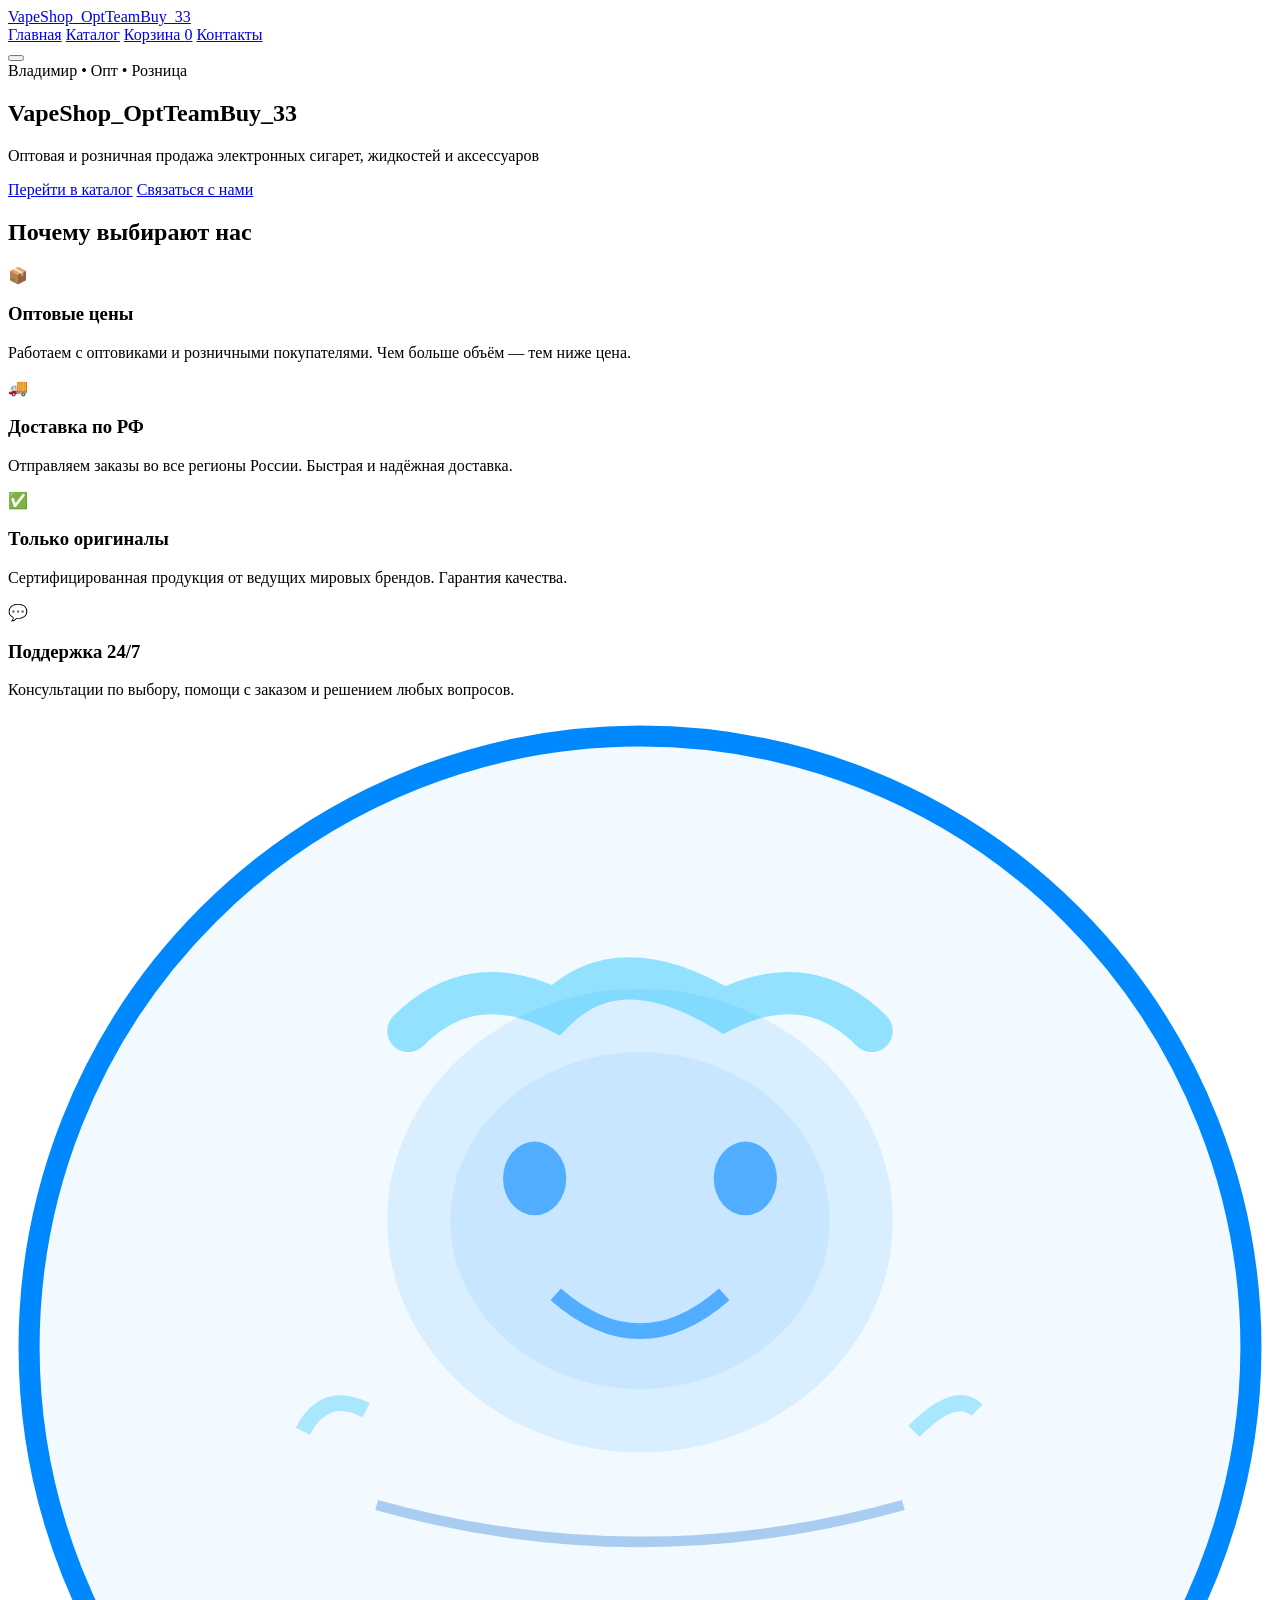
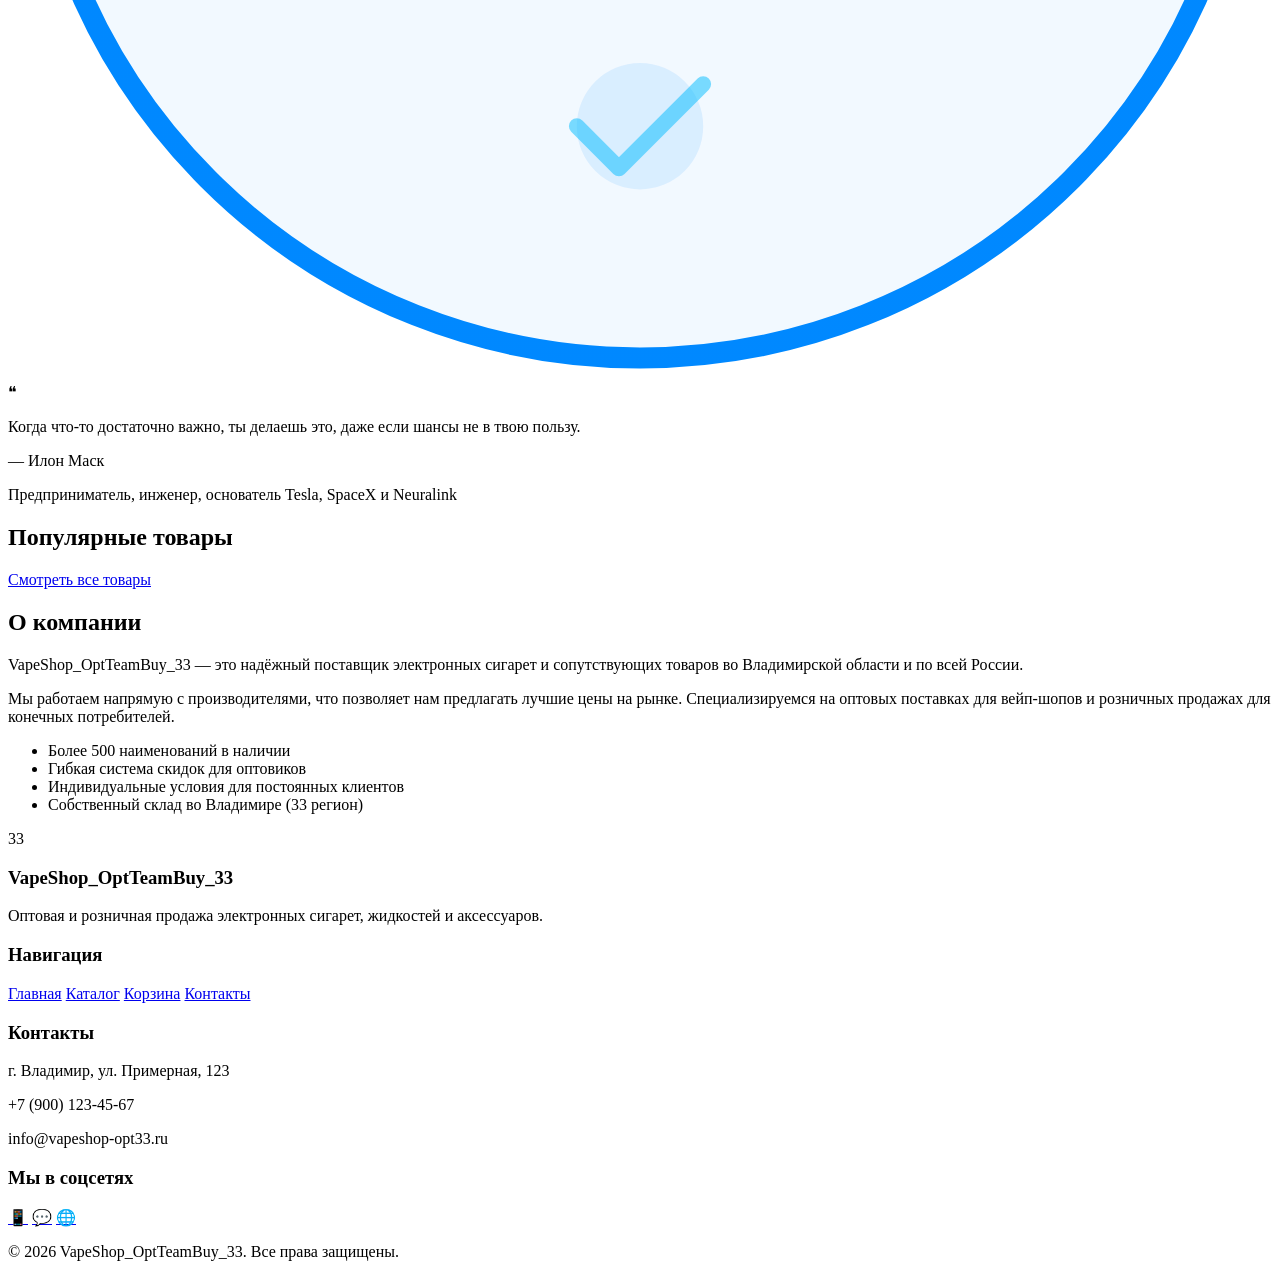
==== index.html @ 6e7a238d "Add index.html" ====
<!DOCTYPE html>
<html lang="ru">
<head>
  <meta charset="UTF-8">
  <meta name="viewport" content="width=device-width, initial-scale=1.0">
  <title>VapeShop_OptTeamBuy_33 - Оптовый магазин электронных сигарет</title>
  <link rel="stylesheet" href="css/style.css">
  <link rel="icon" type="image/svg+xml" href="data:image/svg+xml,<svg xmlns='http://www.w3.org/2000/svg' viewBox='0 0 100 100'><text y='.9em' font-size='90'>💨</text></svg>">
</head>
<body>
  <div class="smoke-overlay">
    <div class="smoke-particle"></div>
    <div class="smoke-particle"></div>
    <div class="smoke-particle"></div>
    <div class="smoke-particle"></div>
  </div>
  <header class="header">
    <div class="container">
      <div class="header__inner">
        <a href="index.html" class="logo">VapeShop<span>_OptTeamBuy_33</span></a>
        <nav class="nav" id="nav">
          <a href="index.html" class="nav__link nav__link--active">Главная</a>
          <a href="catalog.html" class="nav__link">Каталог</a>
          <a href="cart.html" class="nav__link">Корзина <span class="cart-count" id="cartCount">0</span></a>
          <a href="contacts.html" class="nav__link">Контакты</a>
        </nav>
        <button class="burger" id="burger" aria-label="Меню">
          <span></span><span></span><span></span>
        </button>
      </div>
    </div>
  </header>

  <section class="hero">
    <div class="hero__scanline"></div>
    <div class="hero__corner hero__corner--tl"></div>
    <div class="hero__corner hero__corner--tr"></div>
    <div class="hero__corner hero__corner--bl"></div>
    <div class="hero__corner hero__corner--br"></div>
    <div class="container">
      <div class="hero__content">
        <div class="hero__badge">
          <span class="hero__badge-dot"></span>
          Владимир • Опт • Розница
        </div>
        <h1 class="hero__title">VapeShop_OptTeamBuy_33</h1>
        <p class="hero__subtitle">Оптовая и розничная продажа электронных сигарет, жидкостей и аксессуаров</p>
        <div class="hero__actions">
          <a href="catalog.html" class="btn btn--primary">Перейти в каталог</a>
          <a href="contacts.html" class="btn btn--outline">Связаться с нами</a>
        </div>
      </div>
    </div>
  </section>

  <section class="section featured">
    <div class="container">
      <h2 class="section__title">Почему выбирают нас</h2>
      <div class="features">
        <div class="feature-card">
          <div class="feature-card__icon">📦</div>
          <h3 class="feature-card__title">Оптовые цены</h3>
          <p class="feature-card__text">Работаем с оптовиками и розничными покупателями. Чем больше объём — тем ниже цена.</p>
        </div>
        <div class="feature-card">
          <div class="feature-card__icon">🚚</div>
          <h3 class="feature-card__title">Доставка по РФ</h3>
          <p class="feature-card__text">Отправляем заказы во все регионы России. Быстрая и надёжная доставка.</p>
        </div>
        <div class="feature-card">
          <div class="feature-card__icon">✅</div>
          <h3 class="feature-card__title">Только оригиналы</h3>
          <p class="feature-card__text">Сертифицированная продукция от ведущих мировых брендов. Гарантия качества.</p>
        </div>
        <div class="feature-card">
          <div class="feature-card__icon">💬</div>
          <h3 class="feature-card__title">Поддержка 24/7</h3>
          <p class="feature-card__text">Консультации по выбору, помощи с заказом и решением любых вопросов.</p>
        </div>
      </div>
    </div>
  </section>

  <section class="section elon-section">
    <div class="container">
      <div class="elon__inner">
        <div class="elon__avatar">
          <svg viewBox="0 0 120 120" fill="none" xmlns="http://www.w3.org/2000/svg" class="elon__svg">
            <circle cx="60" cy="60" r="58" stroke="url(#elonGrad)" stroke-width="2" fill="rgba(0,136,255,0.05)"/>
            <defs>
              <linearGradient id="elonGrad" x1="0" y1="0" x2="120" y2="120">
                <stop offset="0%" stop-color="#0088ff"/>
                <stop offset="100%" stop-color="#00bbff"/>
              </linearGradient>
            </defs>
            <ellipse cx="60" cy="48" rx="24" ry="22" fill="rgba(0,136,255,0.1)"/>
            <ellipse cx="60" cy="48" rx="18" ry="16" fill="rgba(0,136,255,0.08)"/>
            <ellipse cx="50" cy="44" rx="3" ry="3.5" fill="#0088ff" opacity="0.6"/>
            <ellipse cx="70" cy="44" rx="3" ry="3.5" fill="#0088ff" opacity="0.6"/>
            <path d="M52 55 Q60 62 68 55" stroke="#0088ff" stroke-width="1.5" fill="none" opacity="0.6"/>
            <path d="M38 30 Q44 24 52 28 Q58 22 68 28 Q76 24 82 30" stroke="#00bbff" stroke-width="4" fill="none" stroke-linecap="round" opacity="0.4"/>
            <path d="M28 68 Q30 64 34 66" stroke="#00bbff" stroke-width="1.5" fill="none" opacity="0.3"/>
            <path d="M86 68 Q90 64 92 66" stroke="#00bbff" stroke-width="1.5" fill="none" opacity="0.3"/>
            <path d="M35 75 Q60 82 85 75" stroke="#0066cc" stroke-width="1" fill="none" opacity="0.3"/>
            <circle cx="60" cy="96" r="6" fill="rgba(0,136,255,0.1)"/>
            <path d="M54 96 L58 100 L66 92" stroke="#00bbff" stroke-width="1.5" fill="none" stroke-linecap="round" stroke-linejoin="round" opacity="0.5"/>
          </svg>
        </div>
        <div class="elon__quote">
          <div class="elon__quote-icon">❝</div>
          <p class="elon__quote-text">Когда что-то достаточно важно, ты делаешь это, даже если шансы не в твою пользу.</p>
          <p class="elon__quote-author">— Илон Маск</p>
          <p class="elon__quote-sub">Предприниматель, инженер, основатель Tesla, SpaceX и Neuralink</p>
        </div>
      </div>
    </div>
  </section>

  <section class="section catalog-preview">
    <div class="container">
      <h2 class="section__title">Популярные товары</h2>
      <div class="products" id="featuredProducts">
      </div>
      <div class="section__actions">
        <a href="catalog.html" class="btn btn--primary">Смотреть все товары</a>
      </div>
    </div>
  </section>

  <section class="about">
    <div class="container">
      <div class="about__inner">
        <div class="about__content">
          <h2 class="section__title">О компании</h2>
          <p>VapeShop_OptTeamBuy_33 — это надёжный поставщик электронных сигарет и сопутствующих товаров во Владимирской области и по всей России.</p>
          <p>Мы работаем напрямую с производителями, что позволяет нам предлагать лучшие цены на рынке. Специализируемся на оптовых поставках для вейп-шопов и розничных продажах для конечных потребителей.</p>
          <ul class="about__list">
            <li>Более 500 наименований в наличии</li>
            <li>Гибкая система скидок для оптовиков</li>
            <li>Индивидуальные условия для постоянных клиентов</li>
            <li>Собственный склад во Владимире (33 регион)</li>
          </ul>
        </div>
        <div class="about__image">
          <div class="about__image-placeholder">33</div>
        </div>
      </div>
    </div>
  </section>

  <footer class="footer">
    <div class="container">
      <div class="footer__inner">
        <div class="footer__col">
          <h3 class="footer__title">VapeShop_OptTeamBuy_33</h3>
          <p class="footer__text">Оптовая и розничная продажа электронных сигарет, жидкостей и аксессуаров.</p>
        </div>
        <div class="footer__col">
          <h3 class="footer__title">Навигация</h3>
          <a href="index.html" class="footer__link">Главная</a>
          <a href="catalog.html" class="footer__link">Каталог</a>
          <a href="cart.html" class="footer__link">Корзина</a>
          <a href="contacts.html" class="footer__link">Контакты</a>
        </div>
        <div class="footer__col">
          <h3 class="footer__title">Контакты</h3>
          <p class="footer__text">г. Владимир, ул. Примерная, 123</p>
          <p class="footer__text">+7 (900) 123-45-67</p>
          <p class="footer__text">info@vapeshop-opt33.ru</p>
        </div>
        <div class="footer__col">
          <h3 class="footer__title">Мы в соцсетях</h3>
          <div class="social-links">
            <a href="#" class="social-link" aria-label="Telegram">📱</a>
            <a href="#" class="social-link" aria-label="WhatsApp">💬</a>
            <a href="#" class="social-link" aria-label="VK">🌐</a>
          </div>
        </div>
      </div>
      <div class="footer__bottom">
        <p>&copy; 2026 VapeShop_OptTeamBuy_33. Все права защищены.</p>
      </div>
    </div>
  </footer>

  <script src="js/telegram.js"></script>
  <script src="js/products.js"></script>
  <script src="js/cart.js"></script>
  <script src="js/main.js"></script>
</body>
</html>
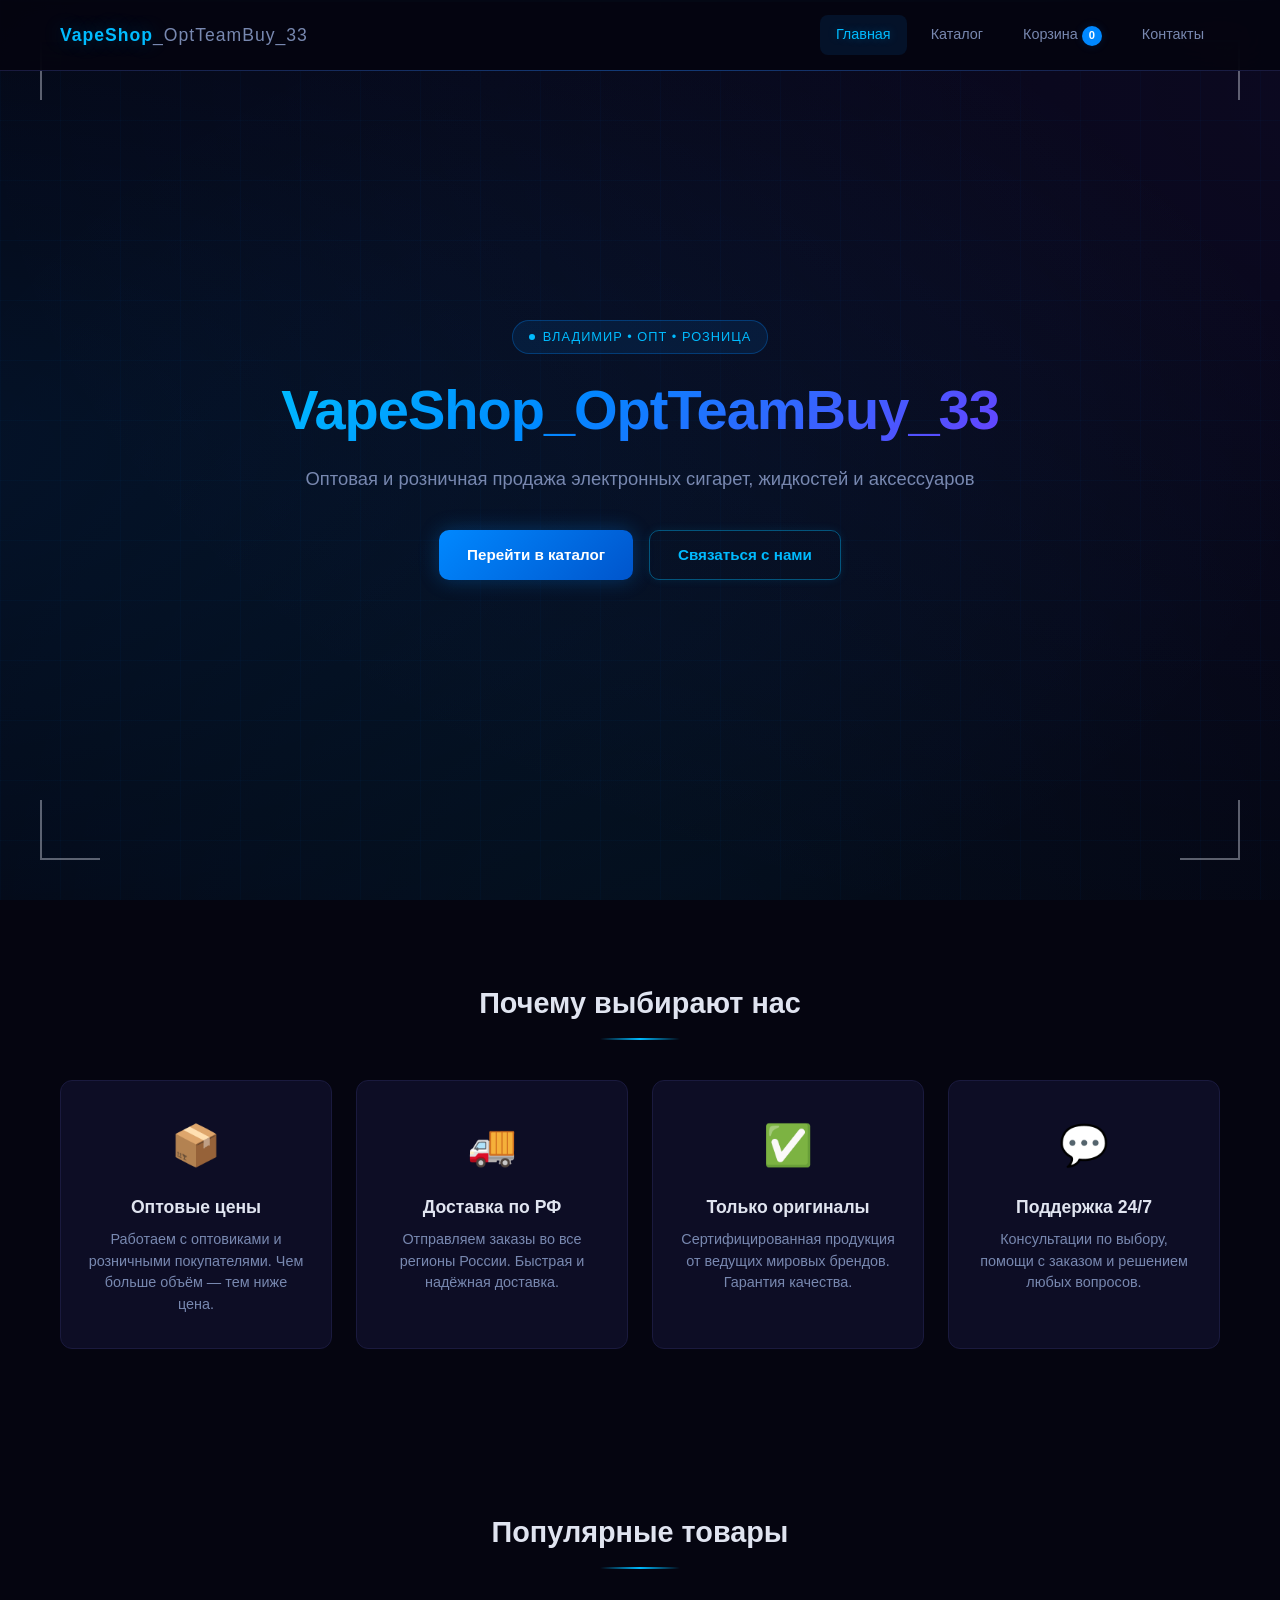
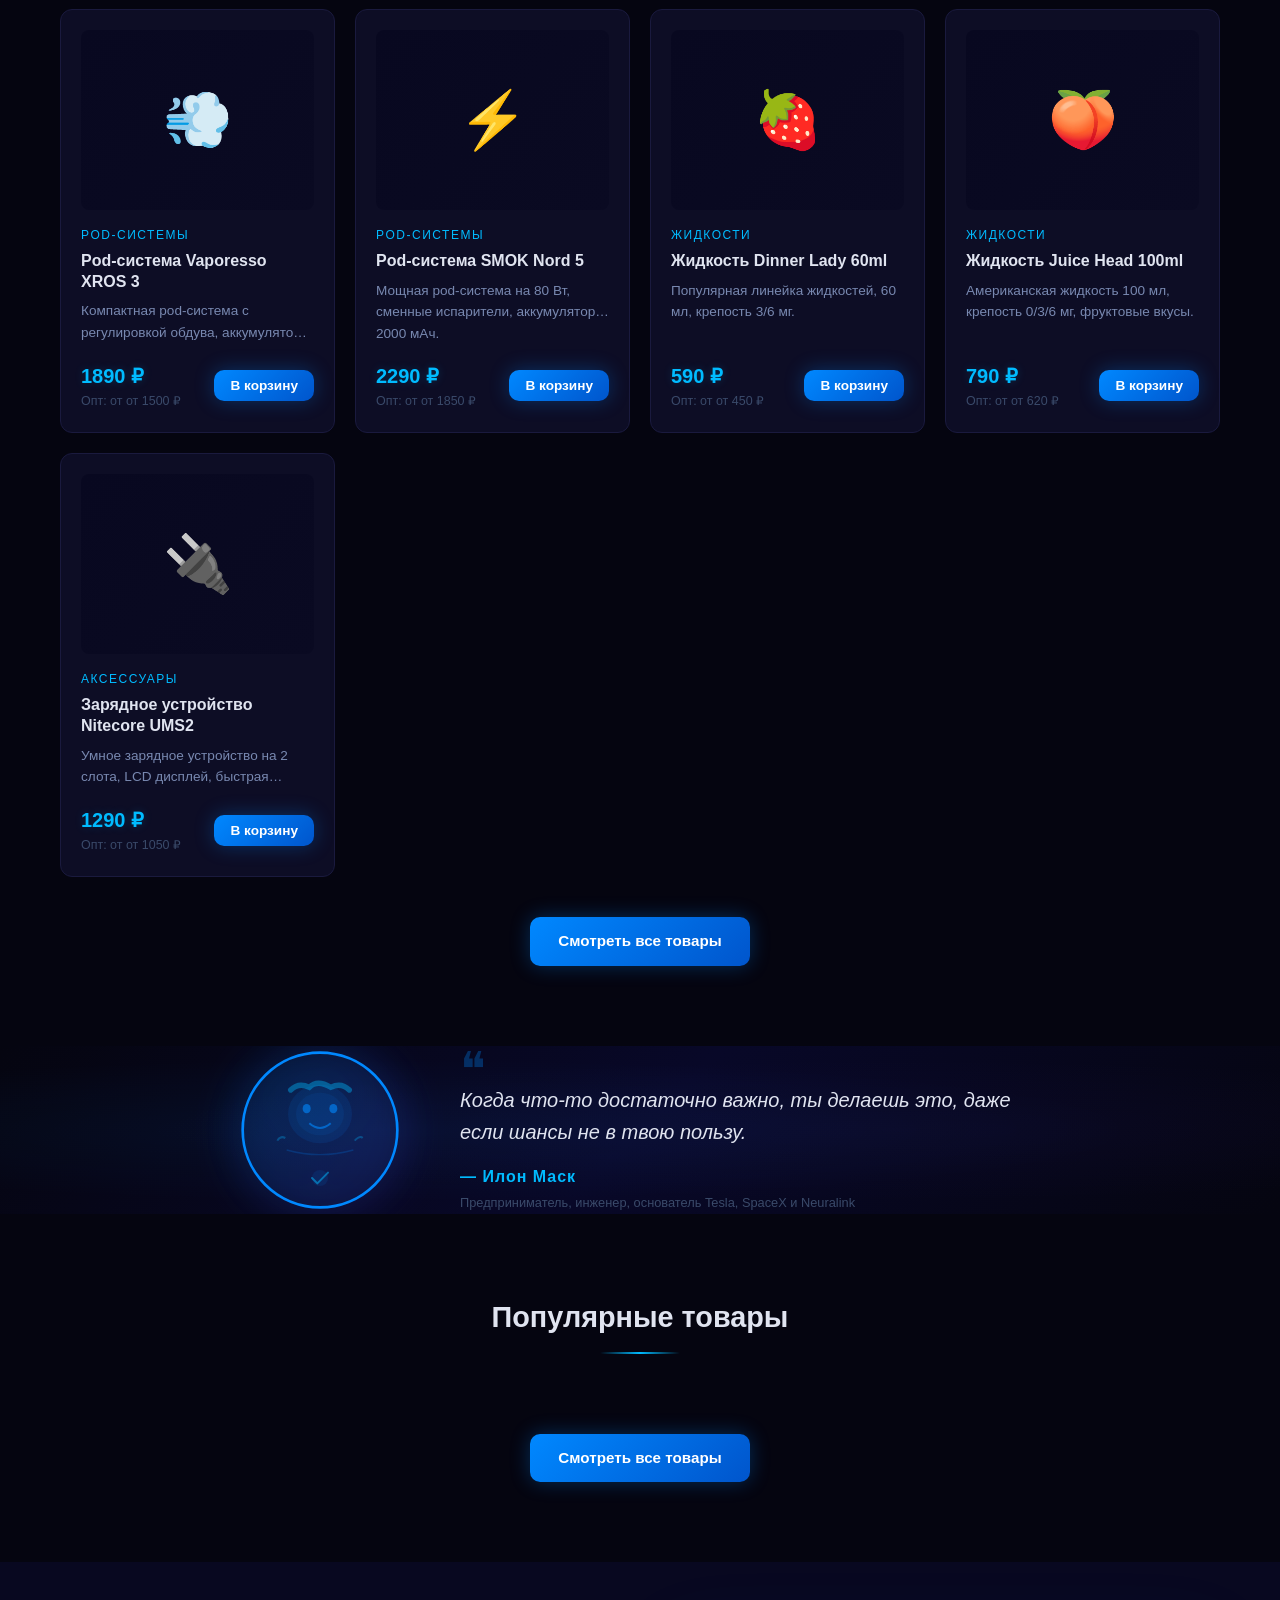
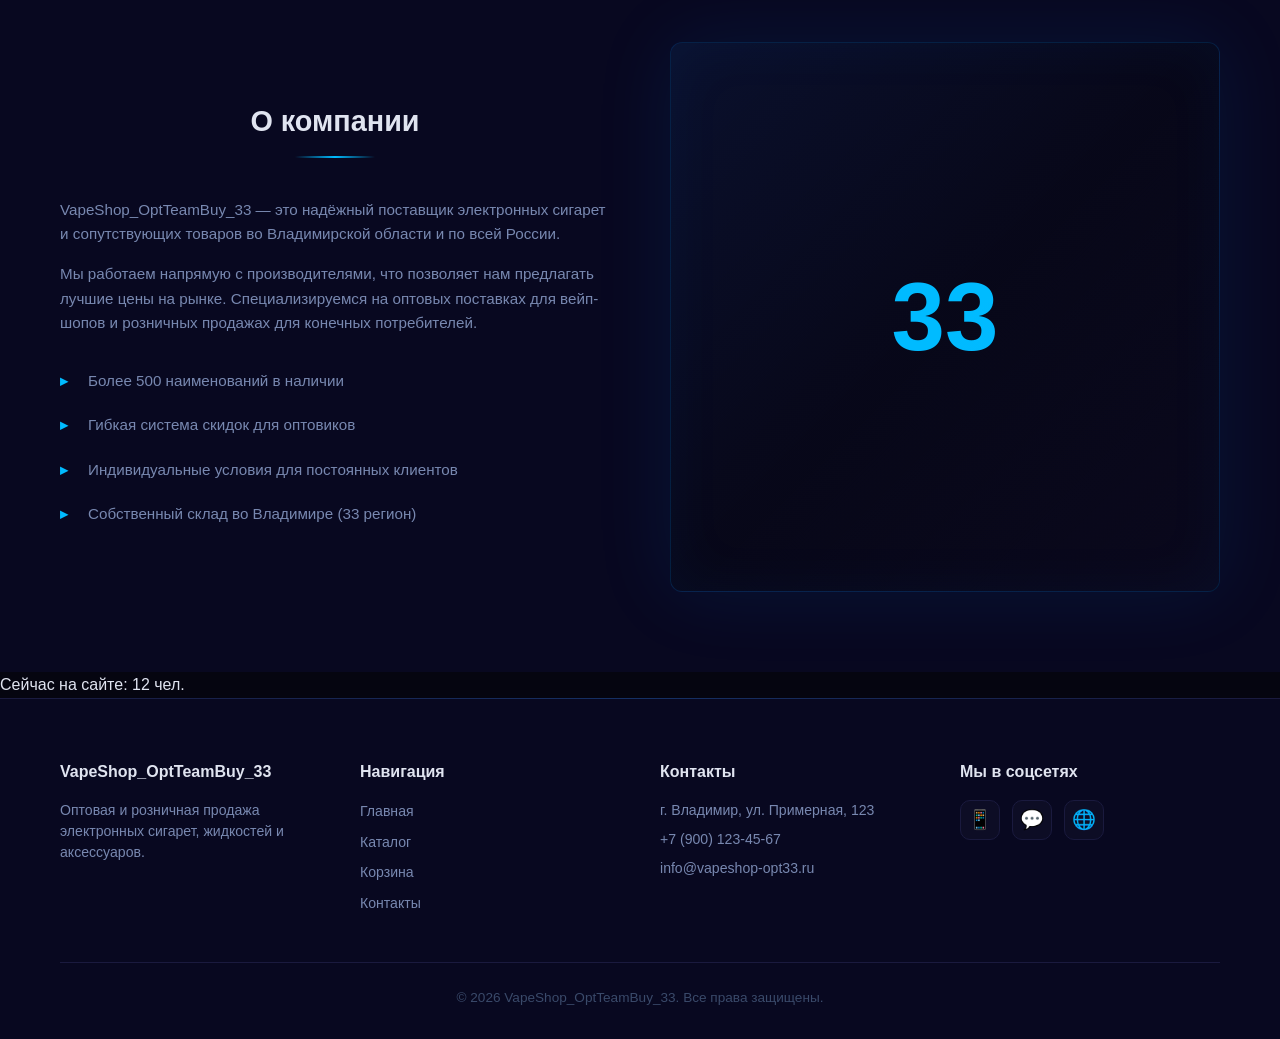
==== commit b76d1952: "Update index.html" ====
--- a/index.html
+++ b/index.html
@@ -55,24 +55,24 @@
 
   <section class="section featured">
     <div class="container">
-      <h2 class="section__title">Почему выбирают нас</h2>
+      <h2 class="section__title reveal">Почему выбирают нас</h2>
       <div class="features">
-        <div class="feature-card">
+        <div class="feature-card reveal" style="transition-delay:0.1s">
           <div class="feature-card__icon">📦</div>
           <h3 class="feature-card__title">Оптовые цены</h3>
           <p class="feature-card__text">Работаем с оптовиками и розничными покупателями. Чем больше объём — тем ниже цена.</p>
         </div>
-        <div class="feature-card">
+        <div class="feature-card reveal" style="transition-delay:0.2s">
           <div class="feature-card__icon">🚚</div>
           <h3 class="feature-card__title">Доставка по РФ</h3>
           <p class="feature-card__text">Отправляем заказы во все регионы России. Быстрая и надёжная доставка.</p>
         </div>
-        <div class="feature-card">
+        <div class="feature-card reveal" style="transition-delay:0.3s">
           <div class="feature-card__icon">✅</div>
           <h3 class="feature-card__title">Только оригиналы</h3>
           <p class="feature-card__text">Сертифицированная продукция от ведущих мировых брендов. Гарантия качества.</p>
         </div>
-        <div class="feature-card">
+        <div class="feature-card reveal" style="transition-delay:0.4s">
           <div class="feature-card__icon">💬</div>
           <h3 class="feature-card__title">Поддержка 24/7</h3>
           <p class="feature-card__text">Консультации по выбору, помощи с заказом и решением любых вопросов.</p>
@@ -81,10 +81,21 @@
     </div>
   </section>
 
-  <section class="section elon-section">
+  <section class="section catalog-preview">
+    <div class="container">
+      <h2 class="section__title reveal">Популярные товары</h2>
+      <div class="products" id="featuredProducts">
+      </div>
+      <div class="section__actions">
+        <a href="catalog.html" class="btn btn--primary reveal">Смотреть все товары</a>
+      </div>
+    </div>
+  </section>
+
+  <section class="elon-section reveal">
     <div class="container">
       <div class="elon__inner">
-        <div class="elon__avatar">
+        <div class="elon__avatar reveal" style="transition-delay:0.2s">
           <svg viewBox="0 0 120 120" fill="none" xmlns="http://www.w3.org/2000/svg" class="elon__svg">
             <circle cx="60" cy="60" r="58" stroke="url(#elonGrad)" stroke-width="2" fill="rgba(0,136,255,0.05)"/>
             <defs>
@@ -130,7 +141,7 @@
   <section class="about">
     <div class="container">
       <div class="about__inner">
-        <div class="about__content">
+        <div class="about__content reveal reveal--left">
           <h2 class="section__title">О компании</h2>
           <p>VapeShop_OptTeamBuy_33 — это надёжный поставщик электронных сигарет и сопутствующих товаров во Владимирской области и по всей России.</p>
           <p>Мы работаем напрямую с производителями, что позволяет нам предлагать лучшие цены на рынке. Специализируемся на оптовых поставках для вейп-шопов и розничных продажах для конечных потребителей.</p>
@@ -141,12 +152,17 @@
             <li>Собственный склад во Владимире (33 регион)</li>
           </ul>
         </div>
-        <div class="about__image">
+        <div class="about__image reveal reveal--right" style="transition-delay:0.2s">
           <div class="about__image-placeholder">33</div>
         </div>
       </div>
     </div>
   </section>
+
+  <div class="visitor-counter" id="visitorCounter">
+    <span class="visitor-counter__dot"></span>
+    <span>Сейчас на сайте: <span class="visitor-counter__number" id="visitorCount">12</span> чел.</span>
+  </div>
 
   <footer class="footer">
     <div class="container">
@@ -186,6 +202,7 @@
   <script src="js/telegram.js"></script>
   <script src="js/products.js"></script>
   <script src="js/cart.js"></script>
+  <script src="js/catalog.js"></script>
   <script src="js/main.js"></script>
 </body>
 </html>
--- a/css/style.css
+++ b/css/style.css
@@ -0,0 +1,1359 @@
+@import url('https://fonts.googleapis.com/css2?family=Inter:wght@400;500;600;700;800;900&display=swap');
+
+*,
+*::before,
+*::after {
+  margin: 0;
+  padding: 0;
+  box-sizing: border-box;
+}
+
+:root {
+  --bg-primary: #050510;
+  --bg-secondary: #080820;
+  --bg-card: #0d0d25;
+  --bg-card-hover: #12122e;
+  --text-primary: #e0e4f0;
+  --text-secondary: #7888b0;
+  --text-muted: #3a4a6a;
+  --accent: #0088ff;
+  --accent-hover: #33aaff;
+  --accent-glow: rgba(0, 136, 255, 0.15);
+  --accent-neon: #00bbff;
+  --accent-purple: #6644ff;
+  --border: #1a1a3e;
+  --border-glow: rgba(0, 136, 255, 0.3);
+  --danger: #ff3355;
+  --radius: 12px;
+  --shadow: 0 8px 40px rgba(0, 0, 0, 0.5);
+}
+
+html {
+  scroll-behavior: smooth;
+}
+
+body {
+  font-family: 'Inter', -apple-system, BlinkMacSystemFont, 'Segoe UI', Roboto, sans-serif;
+  background: var(--bg-primary);
+  color: var(--text-primary);
+  line-height: 1.6;
+  min-height: 100vh;
+}
+
+body::before {
+  content: '';
+  position: fixed;
+  inset: 0;
+  background-image:
+    linear-gradient(rgba(0, 136, 255, 0.03) 1px, transparent 1px),
+    linear-gradient(90deg, rgba(0, 136, 255, 0.03) 1px, transparent 1px);
+  background-size: 60px 60px;
+  pointer-events: none;
+  z-index: 0;
+}
+
+a { text-decoration: none; color: inherit; }
+img { max-width: 100%; display: block; }
+
+.container {
+  max-width: 1200px;
+  margin: 0 auto;
+  padding: 0 20px;
+  position: relative;
+  z-index: 1;
+}
+
+/* Smoke / Fog */
+.smoke-overlay {
+  position: fixed;
+  inset: 0;
+  pointer-events: none;
+  z-index: 0;
+  overflow: hidden;
+}
+
+.smoke-particle {
+  position: absolute;
+  bottom: -200px;
+  width: 400px;
+  height: 400px;
+  border-radius: 50%;
+  filter: blur(80px);
+  opacity: 0;
+  animation: smokeRise 12s ease-in-out infinite;
+}
+
+.smoke-particle:nth-child(1) {
+  left: 5%;
+  background: radial-gradient(circle, rgba(0, 136, 255, 0.08), transparent);
+  animation-delay: 0s;
+  animation-duration: 14s;
+}
+
+.smoke-particle:nth-child(2) {
+  left: 30%;
+  background: radial-gradient(circle, rgba(102, 68, 255, 0.06), transparent);
+  animation-delay: 3s;
+  animation-duration: 16s;
+  width: 500px;
+  height: 500px;
+}
+
+.smoke-particle:nth-child(3) {
+  left: 55%;
+  background: radial-gradient(circle, rgba(0, 187, 255, 0.07), transparent);
+  animation-delay: 6s;
+  animation-duration: 13s;
+  width: 350px;
+  height: 350px;
+}
+
+.smoke-particle:nth-child(4) {
+  left: 80%;
+  background: radial-gradient(circle, rgba(0, 136, 255, 0.05), transparent);
+  animation-delay: 9s;
+  animation-duration: 15s;
+  width: 450px;
+  height: 450px;
+}
+
+@keyframes smokeRise {
+  0% { transform: translateY(0) scale(0.8); opacity: 0; }
+  20% { opacity: 1; }
+  80% { opacity: 0.6; }
+  100% { transform: translateY(-120vh) scale(1.2); opacity: 0; }
+}
+
+/* Header */
+.header {
+  position: fixed;
+  top: 0;
+  left: 0;
+  right: 0;
+  z-index: 1000;
+  background: rgba(5, 5, 16, 0.92);
+  backdrop-filter: blur(20px);
+  border-bottom: 1px solid var(--border);
+}
+
+.header::after {
+  content: '';
+  position: absolute;
+  bottom: -1px;
+  left: 0;
+  right: 0;
+  height: 1px;
+  background: linear-gradient(90deg, transparent, var(--accent), transparent);
+  opacity: 0.3;
+}
+
+.header__inner {
+  display: flex;
+  align-items: center;
+  justify-content: space-between;
+  height: 70px;
+}
+
+.logo {
+  font-size: 1.1rem;
+  font-weight: 800;
+  color: var(--accent-neon);
+  letter-spacing: 1px;
+  text-shadow: 0 0 20px rgba(0, 187, 255, 0.3);
+}
+
+.logo span {
+  color: var(--text-secondary);
+  font-weight: 400;
+  text-shadow: none;
+}
+
+.nav { display: flex; gap: 8px; }
+
+.nav__link {
+  padding: 8px 16px;
+  border-radius: 8px;
+  color: var(--text-secondary);
+  font-size: 0.9rem;
+  transition: all 0.3s;
+  position: relative;
+}
+
+.nav__link:hover {
+  color: var(--text-primary);
+  background: rgba(0, 136, 255, 0.08);
+  text-shadow: 0 0 10px rgba(0, 187, 255, 0.2);
+}
+
+.nav__link--active {
+  color: var(--accent-neon);
+  background: rgba(0, 136, 255, 0.1);
+  text-shadow: 0 0 10px rgba(0, 187, 255, 0.3);
+}
+
+.cart-count {
+  display: inline-flex;
+  align-items: center;
+  justify-content: center;
+  min-width: 20px;
+  height: 20px;
+  padding: 0 6px;
+  background: var(--accent);
+  color: white;
+  border-radius: 10px;
+  font-size: 0.7rem;
+  font-weight: 700;
+  vertical-align: middle;
+  box-shadow: 0 0 10px var(--accent-glow);
+}
+
+.burger {
+  display: none;
+  flex-direction: column;
+  gap: 5px;
+  background: none;
+  border: none;
+  cursor: pointer;
+  padding: 8px;
+}
+
+.burger span {
+  display: block;
+  width: 24px;
+  height: 2px;
+  background: var(--text-primary);
+  border-radius: 2px;
+  transition: all 0.3s;
+}
+
+/* Buttons */
+.btn {
+  display: inline-flex;
+  align-items: center;
+  justify-content: center;
+  gap: 8px;
+  padding: 12px 28px;
+  border-radius: 10px;
+  font-size: 0.95rem;
+  font-weight: 600;
+  cursor: pointer;
+  transition: all 0.3s;
+  border: none;
+  text-decoration: none;
+  position: relative;
+  overflow: hidden;
+}
+
+.btn--primary {
+  background: linear-gradient(135deg, var(--accent), #0055cc);
+  color: white;
+  box-shadow: 0 0 20px rgba(0, 136, 255, 0.3);
+}
+
+.btn--primary:hover {
+  background: linear-gradient(135deg, var(--accent-hover), #0066dd);
+  box-shadow: 0 0 40px rgba(0, 136, 255, 0.5);
+  transform: translateY(-2px);
+}
+
+.btn--outline {
+  background: transparent;
+  color: var(--accent-neon);
+  border: 1px solid rgba(0, 187, 255, 0.4);
+  box-shadow: 0 0 10px rgba(0, 187, 255, 0.1);
+}
+
+.btn--outline:hover {
+  background: rgba(0, 136, 255, 0.1);
+  border-color: var(--accent-neon);
+  box-shadow: 0 0 30px rgba(0, 187, 255, 0.2);
+  transform: translateY(-2px);
+}
+
+.btn--full { width: 100%; }
+.btn--small { padding: 8px 16px; font-size: 0.85rem; }
+
+/* Hero */
+.hero {
+  min-height: 100vh;
+  display: flex;
+  align-items: center;
+  position: relative;
+  overflow: hidden;
+}
+
+.hero::before {
+  content: '';
+  position: absolute;
+  top: -50%;
+  left: -50%;
+  width: 200%;
+  height: 200%;
+  background:
+    radial-gradient(ellipse at 20% 50%, rgba(0, 136, 255, 0.1) 0%, transparent 50%),
+    radial-gradient(ellipse at 80% 30%, rgba(102, 68, 255, 0.08) 0%, transparent 50%),
+    radial-gradient(ellipse at 50% 80%, rgba(0, 187, 255, 0.06) 0%, transparent 50%);
+  pointer-events: none;
+  animation: heroPulse 8s ease-in-out infinite;
+}
+
+@keyframes heroPulse {
+  0%, 100% { opacity: 0.6; }
+  50% { opacity: 1; }
+}
+
+.hero__scanline {
+  position: absolute;
+  top: 0;
+  left: 0;
+  right: 0;
+  height: 2px;
+  background: linear-gradient(90deg, transparent, var(--accent-neon), transparent);
+  opacity: 0.5;
+  animation: scanMove 4s linear infinite;
+  z-index: 0;
+}
+
+@keyframes scanMove {
+  0% { transform: translateY(0); }
+  100% { transform: translateY(100vh); }
+}
+
+.hero__corner {
+  position: absolute;
+  width: 60px;
+  height: 60px;
+  border-color: var(--accent);
+  opacity: 0.4;
+}
+
+.hero__corner--tl { top: 40px; left: 40px; border-top: 2px solid; border-left: 2px solid; }
+.hero__corner--tr { top: 40px; right: 40px; border-top: 2px solid; border-right: 2px solid; }
+.hero__corner--bl { bottom: 40px; left: 40px; border-bottom: 2px solid; border-left: 2px solid; }
+.hero__corner--br { bottom: 40px; right: 40px; border-bottom: 2px solid; border-right: 2px solid; }
+
+.hero__content {
+  position: relative;
+  z-index: 2;
+  text-align: center;
+  max-width: 750px;
+  margin: 0 auto;
+}
+
+.hero__badge {
+  display: inline-flex;
+  align-items: center;
+  gap: 8px;
+  padding: 6px 16px;
+  border-radius: 20px;
+  background: rgba(0, 136, 255, 0.1);
+  border: 1px solid rgba(0, 136, 255, 0.3);
+  font-size: 0.8rem;
+  color: var(--accent-neon);
+  margin-bottom: 24px;
+  letter-spacing: 1px;
+  text-transform: uppercase;
+}
+
+.hero__badge-dot {
+  width: 6px;
+  height: 6px;
+  background: var(--accent-neon);
+  border-radius: 50%;
+  animation: dotPulse 1.5s ease-in-out infinite;
+}
+
+@keyframes dotPulse {
+  0%, 100% { opacity: 1; box-shadow: 0 0 6px var(--accent-neon); }
+  50% { opacity: 0.3; box-shadow: 0 0 2px var(--accent-neon); }
+}
+
+.hero__title {
+  font-size: 3.5rem;
+  font-weight: 900;
+  background: linear-gradient(135deg, var(--accent-neon) 0%, var(--accent) 40%, var(--accent-purple) 100%);
+  -webkit-background-clip: text;
+  -webkit-text-fill-color: transparent;
+  background-clip: text;
+  margin-bottom: 20px;
+  line-height: 1.15;
+  letter-spacing: -1px;
+}
+
+.hero__subtitle {
+  font-size: 1.15rem;
+  color: var(--text-secondary);
+  margin-bottom: 36px;
+  line-height: 1.7;
+}
+
+.hero__actions {
+  display: flex;
+  gap: 16px;
+  justify-content: center;
+  flex-wrap: wrap;
+}
+
+/* Sections */
+.section {
+  padding: 80px 0;
+  position: relative;
+  z-index: 1;
+}
+
+.section__title {
+  font-size: 1.8rem;
+  font-weight: 700;
+  margin-bottom: 40px;
+  text-align: center;
+  position: relative;
+  color: var(--text-primary);
+}
+
+.section__title::after {
+  content: '';
+  display: block;
+  width: 80px;
+  height: 2px;
+  background: linear-gradient(90deg, transparent, var(--accent-neon), transparent);
+  margin: 12px auto 0;
+}
+
+.section__actions { text-align: center; margin-top: 40px; }
+
+/* Features */
+.features {
+  display: grid;
+  grid-template-columns: repeat(auto-fit, minmax(250px, 1fr));
+  gap: 24px;
+}
+
+.feature-card {
+  background: var(--bg-card);
+  border: 1px solid var(--border);
+  border-radius: var(--radius);
+  padding: 32px 24px;
+  text-align: center;
+  transition: all 0.4s;
+  position: relative;
+  overflow: hidden;
+}
+
+.feature-card::before {
+  content: '';
+  position: absolute;
+  top: 0;
+  left: 0;
+  right: 0;
+  height: 2px;
+  background: linear-gradient(90deg, transparent, var(--accent), transparent);
+  opacity: 0;
+  transition: opacity 0.4s;
+}
+
+.feature-card:hover {
+  border-color: rgba(0, 136, 255, 0.3);
+  transform: translateY(-6px);
+  box-shadow: 0 12px 50px rgba(0, 0, 0, 0.4), 0 0 30px rgba(0, 136, 255, 0.05);
+}
+
+.feature-card:hover::before { opacity: 1; }
+
+.feature-card__icon { font-size: 2.5rem; margin-bottom: 16px; }
+.feature-card__title { font-size: 1.1rem; font-weight: 600; margin-bottom: 8px; }
+.feature-card__text { color: var(--text-secondary); font-size: 0.9rem; line-height: 1.5; }
+
+/* Elon Musk section */
+.elon-section {
+  background: linear-gradient(135deg, var(--bg-primary) 0%, #080828 50%, var(--bg-primary) 100%);
+  position: relative;
+  overflow: hidden;
+}
+
+.elon-section::before {
+  content: '';
+  position: absolute;
+  top: 0;
+  left: 0;
+  right: 0;
+  bottom: 0;
+  background: radial-gradient(ellipse at 30% 50%, rgba(0, 136, 255, 0.06) 0%, transparent 60%),
+              radial-gradient(ellipse at 70% 50%, rgba(102, 68, 255, 0.04) 0%, transparent 60%);
+  pointer-events: none;
+}
+
+.elon__inner {
+  display: flex;
+  align-items: center;
+  gap: 60px;
+  max-width: 800px;
+  margin: 0 auto;
+  position: relative;
+  z-index: 1;
+}
+
+.elon__avatar {
+  flex-shrink: 0;
+  width: 160px;
+  height: 160px;
+  position: relative;
+}
+
+.elon__avatar::before {
+  content: '';
+  position: absolute;
+  inset: -10px;
+  border-radius: 50%;
+  background: linear-gradient(135deg, var(--accent), var(--accent-purple));
+  opacity: 0.15;
+  filter: blur(20px);
+  animation: elonGlow 3s ease-in-out infinite;
+}
+
+@keyframes elonGlow {
+  0%, 100% { opacity: 0.15; transform: scale(1); }
+  50% { opacity: 0.3; transform: scale(1.05); }
+}
+
+.elon__svg {
+  width: 100%;
+  height: 100%;
+  filter: drop-shadow(0 0 20px rgba(0, 136, 255, 0.2));
+}
+
+.elon__quote {
+  flex: 1;
+}
+
+.elon__quote-icon {
+  font-size: 3rem;
+  line-height: 1;
+  color: var(--accent);
+  opacity: 0.3;
+  margin-bottom: -10px;
+  font-family: Georgia, serif;
+}
+
+.elon__quote-text {
+  font-size: 1.25rem;
+  font-weight: 500;
+  line-height: 1.6;
+  color: var(--text-primary);
+  margin-bottom: 16px;
+  font-style: italic;
+}
+
+.elon__quote-author {
+  font-size: 1rem;
+  font-weight: 700;
+  color: var(--accent-neon);
+  letter-spacing: 1px;
+}
+
+.elon__quote-sub {
+  font-size: 0.8rem;
+  color: var(--text-muted);
+  margin-top: 4px;
+}
+
+/* Products grid */
+.products {
+  display: grid;
+  grid-template-columns: repeat(auto-fill, minmax(260px, 1fr));
+  gap: 20px;
+}
+
+.product-card {
+  background: var(--bg-card);
+  border: 1px solid var(--border);
+  border-radius: var(--radius);
+  padding: 20px;
+  transition: all 0.4s;
+  display: flex;
+  flex-direction: column;
+  position: relative;
+  overflow: hidden;
+}
+
+.product-card::before {
+  content: '';
+  position: absolute;
+  inset: 0;
+  border-radius: var(--radius);
+  background: linear-gradient(135deg, rgba(0, 136, 255, 0.05), transparent);
+  opacity: 0;
+  transition: opacity 0.4s;
+}
+
+.product-card:hover {
+  border-color: rgba(0, 136, 255, 0.3);
+  transform: translateY(-6px);
+  box-shadow: 0 12px 50px rgba(0, 0, 0, 0.4), 0 0 30px rgba(0, 136, 255, 0.08);
+}
+
+.product-card:hover::before { opacity: 1; }
+
+.product-card__image {
+  width: 100%;
+  height: 180px;
+  background: linear-gradient(135deg, var(--bg-secondary), #0a0a22);
+  border-radius: 8px;
+  margin-bottom: 16px;
+  display: flex;
+  align-items: center;
+  justify-content: center;
+  font-size: 3.5rem;
+  overflow: hidden;
+  position: relative;
+}
+
+.product-card__category {
+  font-size: 0.75rem;
+  color: var(--accent-neon);
+  text-transform: uppercase;
+  letter-spacing: 1.5px;
+  margin-bottom: 6px;
+  position: relative;
+  z-index: 1;
+}
+
+.product-card__title {
+  font-size: 1rem;
+  font-weight: 600;
+  margin-bottom: 8px;
+  line-height: 1.3;
+  position: relative;
+  z-index: 1;
+}
+
+.product-card__description {
+  font-size: 0.85rem;
+  color: var(--text-secondary);
+  margin-bottom: 16px;
+  flex: 1;
+  display: -webkit-box;
+  -webkit-line-clamp: 2;
+  -webkit-box-orient: vertical;
+  overflow: hidden;
+  position: relative;
+  z-index: 1;
+}
+
+.product-card__footer {
+  display: flex;
+  align-items: center;
+  justify-content: space-between;
+  gap: 12px;
+  position: relative;
+  z-index: 1;
+}
+
+.product-card__price {
+  font-size: 1.25rem;
+  font-weight: 700;
+  color: var(--accent-neon);
+  text-shadow: 0 0 10px rgba(0, 187, 255, 0.2);
+}
+
+.product-card__price-opt {
+  font-size: 0.78rem;
+  color: var(--text-muted);
+}
+
+/* About section */
+.about {
+  padding: 80px 0;
+  background: var(--bg-secondary);
+  position: relative;
+}
+
+.about__inner {
+  display: grid;
+  grid-template-columns: 1fr 1fr;
+  gap: 60px;
+  align-items: center;
+}
+
+.about__content p {
+  color: var(--text-secondary);
+  margin-bottom: 16px;
+  font-size: 0.95rem;
+}
+
+.about__list {
+  list-style: none;
+  margin-top: 24px;
+}
+
+.about__list li {
+  padding: 10px 0;
+  padding-left: 28px;
+  position: relative;
+  color: var(--text-secondary);
+  font-size: 0.95rem;
+}
+
+.about__list li::before {
+  content: '▸';
+  position: absolute;
+  left: 0;
+  color: var(--accent-neon);
+  font-weight: 700;
+}
+
+.about__image-placeholder {
+  width: 100%;
+  aspect-ratio: 1;
+  background: linear-gradient(135deg, #0a0a22, #050510);
+  border: 1px solid rgba(0, 136, 255, 0.2);
+  border-radius: var(--radius);
+  display: flex;
+  align-items: center;
+  justify-content: center;
+  font-size: 6rem;
+  font-weight: 900;
+  color: var(--accent-neon);
+  box-shadow: 0 0 80px rgba(0, 136, 255, 0.1), inset 0 0 60px rgba(0, 136, 255, 0.05);
+  position: relative;
+  overflow: hidden;
+}
+
+.about__image-placeholder::before {
+  content: '';
+  position: absolute;
+  inset: 0;
+  background: linear-gradient(135deg, rgba(0, 136, 255, 0.05), transparent, rgba(102, 68, 255, 0.05));
+  animation: shimmer 4s ease-in-out infinite;
+}
+
+@keyframes shimmer {
+  0%, 100% { opacity: 0.5; }
+  50% { opacity: 1; }
+}
+
+/* Footer */
+.footer {
+  background: var(--bg-secondary);
+  border-top: 1px solid var(--border);
+  padding: 60px 0 30px;
+  position: relative;
+}
+
+.footer::before {
+  content: '';
+  position: absolute;
+  top: -1px;
+  left: 0;
+  right: 0;
+  height: 1px;
+  background: linear-gradient(90deg, transparent, var(--accent), transparent);
+  opacity: 0.2;
+}
+
+.footer__inner {
+  display: grid;
+  grid-template-columns: repeat(auto-fit, minmax(200px, 1fr));
+  gap: 40px;
+  margin-bottom: 40px;
+}
+
+.footer__title {
+  font-size: 1rem;
+  font-weight: 600;
+  margin-bottom: 16px;
+  color: var(--text-primary);
+}
+
+.footer__text {
+  font-size: 0.88rem;
+  color: var(--text-secondary);
+  margin-bottom: 8px;
+  line-height: 1.5;
+}
+
+.footer__link {
+  display: block;
+  font-size: 0.88rem;
+  color: var(--text-secondary);
+  margin-bottom: 8px;
+  transition: color 0.3s;
+}
+
+.footer__link:hover { color: var(--accent-neon); }
+
+.footer__bottom {
+  border-top: 1px solid var(--border);
+  padding-top: 24px;
+  text-align: center;
+  font-size: 0.85rem;
+  color: var(--text-muted);
+}
+
+.social-links { display: flex; gap: 12px; }
+.social-links--large { flex-direction: column; }
+
+.social-link {
+  width: 40px;
+  height: 40px;
+  border-radius: 10px;
+  background: var(--bg-card);
+  border: 1px solid var(--border);
+  display: flex;
+  align-items: center;
+  justify-content: center;
+  font-size: 1.2rem;
+  transition: all 0.3s;
+}
+
+.social-links--large .social-link {
+  width: auto;
+  height: auto;
+  padding: 10px 16px;
+  gap: 8px;
+  font-size: 0.95rem;
+  justify-content: flex-start;
+}
+
+.social-link:hover {
+  border-color: var(--accent);
+  background: rgba(0, 136, 255, 0.1);
+  transform: translateY(-2px);
+  box-shadow: 0 0 20px rgba(0, 136, 255, 0.1);
+}
+
+/* Page header */
+.page-header {
+  padding: 120px 0 40px;
+  text-align: center;
+  position: relative;
+}
+
+.page-header__title {
+  font-size: 2.2rem;
+  font-weight: 700;
+  margin-bottom: 8px;
+}
+
+.page-header__subtitle {
+  color: var(--text-secondary);
+  font-size: 1rem;
+}
+
+/* Catalog layout */
+.catalog-layout {
+  display: grid;
+  grid-template-columns: 260px 1fr;
+  gap: 32px;
+}
+
+.catalog-sidebar {
+  position: sticky;
+  top: 90px;
+  align-self: start;
+}
+
+.catalog-sidebar__title {
+  font-size: 1rem;
+  font-weight: 600;
+  margin-bottom: 16px;
+}
+
+.catalog-sidebar__filters {
+  display: flex;
+  flex-direction: column;
+  gap: 6px;
+  margin-bottom: 20px;
+}
+
+.filter-btn {
+  text-align: left;
+  padding: 10px 16px;
+  border-radius: 8px;
+  background: transparent;
+  border: 1px solid var(--border);
+  color: var(--text-secondary);
+  font-size: 0.9rem;
+  cursor: pointer;
+  transition: all 0.3s;
+}
+
+.filter-btn:hover {
+  border-color: rgba(0, 136, 255, 0.3);
+  color: var(--text-primary);
+}
+
+.filter-btn--active {
+  background: rgba(0, 136, 255, 0.1);
+  border-color: var(--accent);
+  color: var(--accent-neon);
+  box-shadow: 0 0 15px rgba(0, 136, 255, 0.1);
+}
+
+.search-input {
+  width: 100%;
+  padding: 12px 16px;
+  border-radius: 8px;
+  background: var(--bg-card);
+  border: 1px solid var(--border);
+  color: var(--text-primary);
+  font-size: 0.9rem;
+  outline: none;
+  transition: border-color 0.3s;
+}
+
+.search-input:focus { border-color: var(--accent); box-shadow: 0 0 15px rgba(0, 136, 255, 0.1); }
+.search-input::placeholder { color: var(--text-muted); }
+
+/* Cart page */
+.cart-layout {
+  display: grid;
+  grid-template-columns: 1fr 320px;
+  gap: 32px;
+  align-items: start;
+}
+
+.cart-empty {
+  text-align: center;
+  padding: 60px 20px;
+}
+
+.cart-empty__icon { font-size: 4rem; margin-bottom: 16px; }
+.cart-empty__title { font-size: 1.5rem; font-weight: 600; margin-bottom: 8px; }
+.cart-empty__text { color: var(--text-secondary); margin-bottom: 24px; }
+
+.cart-item {
+  display: grid;
+  grid-template-columns: 80px 1fr auto;
+  gap: 16px;
+  padding: 20px;
+  background: var(--bg-card);
+  border: 1px solid var(--border);
+  border-radius: var(--radius);
+  margin-bottom: 12px;
+  align-items: center;
+  transition: border-color 0.3s;
+}
+
+.cart-item:hover { border-color: rgba(0, 136, 255, 0.2); }
+
+.cart-item__image {
+  width: 80px;
+  height: 80px;
+  background: linear-gradient(135deg, var(--bg-secondary), #0a0a22);
+  border-radius: 8px;
+  display: flex;
+  align-items: center;
+  justify-content: center;
+  font-size: 2rem;
+}
+
+.cart-item__info h3 { font-size: 1rem; font-weight: 600; margin-bottom: 4px; }
+.cart-item__info p { font-size: 0.85rem; color: var(--text-secondary); }
+
+.cart-item__controls {
+  display: flex;
+  align-items: center;
+  gap: 12px;
+}
+
+.cart-item__qty-btn {
+  width: 32px;
+  height: 32px;
+  border-radius: 8px;
+  background: var(--bg-secondary);
+  border: 1px solid var(--border);
+  color: var(--text-primary);
+  font-size: 1.1rem;
+  cursor: pointer;
+  display: flex;
+  align-items: center;
+  justify-content: center;
+  transition: all 0.2s;
+}
+
+.cart-item__qty-btn:hover {
+  border-color: var(--accent);
+  background: rgba(0, 136, 255, 0.1);
+}
+
+.cart-item__qty {
+  font-size: 1rem;
+  font-weight: 600;
+  min-width: 24px;
+  text-align: center;
+}
+
+.cart-item__price {
+  font-size: 1.1rem;
+  font-weight: 700;
+  color: var(--accent-neon);
+  min-width: 80px;
+  text-align: right;
+}
+
+.cart-item__remove {
+  background: none;
+  border: none;
+  color: var(--text-muted);
+  font-size: 1.2rem;
+  cursor: pointer;
+  padding: 4px 8px;
+  border-radius: 6px;
+  transition: all 0.2s;
+}
+
+.cart-item__remove:hover {
+  color: var(--danger);
+  background: rgba(255, 51, 85, 0.1);
+}
+
+.cart-summary {
+  background: var(--bg-card);
+  border: 1px solid var(--border);
+  border-radius: var(--radius);
+  padding: 24px;
+  position: sticky;
+  top: 90px;
+}
+
+.cart-summary__title {
+  font-size: 1.1rem;
+  font-weight: 600;
+  margin-bottom: 20px;
+  padding-bottom: 12px;
+  border-bottom: 1px solid var(--border);
+}
+
+.cart-summary__row {
+  display: flex;
+  justify-content: space-between;
+  margin-bottom: 12px;
+  font-size: 0.95rem;
+  color: var(--text-secondary);
+}
+
+.cart-summary__row--total {
+  font-size: 1.2rem;
+  font-weight: 700;
+  color: var(--text-primary);
+  border-top: 1px solid var(--border);
+  padding-top: 12px;
+  margin-top: 12px;
+  margin-bottom: 24px;
+}
+
+/* Modal */
+.modal {
+  display: none;
+  position: fixed;
+  inset: 0;
+  z-index: 2000;
+  align-items: center;
+  justify-content: center;
+}
+
+.modal--open { display: flex; }
+
+.modal__overlay {
+  position: absolute;
+  inset: 0;
+  background: rgba(0, 0, 0, 0.8);
+  backdrop-filter: blur(8px);
+}
+
+.modal__content {
+  position: relative;
+  background: var(--bg-secondary);
+  border: 1px solid rgba(0, 136, 255, 0.2);
+  border-radius: var(--radius);
+  padding: 40px;
+  width: 100%;
+  max-width: 480px;
+  max-height: 90vh;
+  overflow-y: auto;
+  animation: modalIn 0.3s ease;
+  box-shadow: 0 0 60px rgba(0, 136, 255, 0.05);
+}
+
+@keyframes modalIn {
+  from { opacity: 0; transform: scale(0.95) translateY(20px); }
+  to { opacity: 1; transform: scale(1) translateY(0); }
+}
+
+.modal__close {
+  position: absolute;
+  top: 16px;
+  right: 16px;
+  background: none;
+  border: none;
+  color: var(--text-secondary);
+  font-size: 1.5rem;
+  cursor: pointer;
+  padding: 4px 8px;
+  border-radius: 6px;
+  transition: all 0.2s;
+}
+
+.modal__close:hover { color: var(--text-primary); background: var(--bg-card); }
+.modal__title { font-size: 1.4rem; font-weight: 700; margin-bottom: 24px; }
+
+/* Forms */
+.form-group { margin-bottom: 20px; }
+
+.form-label {
+  display: block;
+  font-size: 0.9rem;
+  font-weight: 500;
+  margin-bottom: 8px;
+  color: var(--text-secondary);
+}
+
+.form-input {
+  width: 100%;
+  padding: 12px 16px;
+  border-radius: 8px;
+  background: var(--bg-card);
+  border: 1px solid var(--border);
+  color: var(--text-primary);
+  font-size: 0.95rem;
+  outline: none;
+  transition: border-color 0.3s;
+}
+
+.form-input:focus { border-color: var(--accent); box-shadow: 0 0 15px rgba(0, 136, 255, 0.1); }
+.form-textarea { resize: vertical; min-height: 80px; }
+
+.radio-group { display: flex; gap: 20px; }
+
+.radio-label {
+  display: flex;
+  align-items: center;
+  gap: 8px;
+  font-size: 0.95rem;
+  color: var(--text-secondary);
+  cursor: pointer;
+}
+
+.radio-label input[type="radio"] { accent-color: var(--accent); }
+
+/* Contacts page */
+.contacts-layout {
+  display: grid;
+  grid-template-columns: 1fr 1fr;
+  gap: 60px;
+}
+
+.contacts-info { display: flex; flex-direction: column; gap: 20px; }
+
+.contact-card {
+  display: flex;
+  gap: 16px;
+  padding: 20px;
+  background: var(--bg-card);
+  border: 1px solid var(--border);
+  border-radius: var(--radius);
+  transition: all 0.3s;
+}
+
+.contact-card:hover { border-color: rgba(0, 136, 255, 0.3); }
+
+.contact-card__icon { font-size: 1.8rem; flex-shrink: 0; }
+.contact-card__info h3 { font-size: 1rem; font-weight: 600; margin-bottom: 4px; }
+.contact-card__info p { font-size: 0.9rem; color: var(--text-secondary); }
+.contact-card__note { font-size: 0.8rem !important; color: var(--text-muted) !important; margin-top: 4px; }
+
+.social-section { margin-top: 8px; }
+.social-section h3 { font-size: 1rem; font-weight: 600; margin-bottom: 12px; }
+
+/* Setup section */
+.setup-section {
+  background: var(--bg-secondary);
+}
+
+.setup__inner {
+  max-width: 700px;
+  margin: 0 auto;
+  display: flex;
+  flex-direction: column;
+  gap: 40px;
+}
+
+.setup__steps {
+  display: flex;
+  flex-direction: column;
+  gap: 16px;
+}
+
+.setup__step {
+  display: flex;
+  gap: 20px;
+  padding: 20px;
+  background: var(--bg-card);
+  border: 1px solid var(--border);
+  border-radius: var(--radius);
+  transition: border-color 0.3s;
+}
+
+.setup__step:hover {
+  border-color: rgba(0, 136, 255, 0.3);
+}
+
+.setup__step-num {
+  flex-shrink: 0;
+  width: 40px;
+  height: 40px;
+  border-radius: 10px;
+  background: rgba(0, 136, 255, 0.1);
+  border: 1px solid rgba(0, 136, 255, 0.3);
+  display: flex;
+  align-items: center;
+  justify-content: center;
+  font-size: 1.1rem;
+  font-weight: 700;
+  color: var(--accent-neon);
+}
+
+.setup__step-content h3 {
+  font-size: 1rem;
+  font-weight: 600;
+  margin-bottom: 4px;
+}
+
+.setup__step-content p {
+  font-size: 0.9rem;
+  color: var(--text-secondary);
+  line-height: 1.5;
+}
+
+.setup__step-content code {
+  background: rgba(0, 136, 255, 0.1);
+  padding: 2px 6px;
+  border-radius: 4px;
+  font-size: 0.85rem;
+  color: var(--accent-neon);
+}
+
+.setup__result {
+  padding: 24px;
+  background: rgba(0, 136, 255, 0.05);
+  border: 1px solid rgba(0, 136, 255, 0.15);
+  border-radius: var(--radius);
+}
+
+.setup__result h3 {
+  font-size: 1rem;
+  font-weight: 600;
+  margin-bottom: 12px;
+  color: var(--accent-neon);
+}
+
+.setup__list {
+  list-style: none;
+}
+
+.setup__list li {
+  padding: 6px 0;
+  font-size: 0.9rem;
+  color: var(--text-secondary);
+}
+
+.map-placeholder {
+  background: var(--bg-card);
+  border: 1px solid var(--border);
+  border-radius: var(--radius);
+  min-height: 300px;
+  display: flex;
+  align-items: center;
+  justify-content: center;
+}
+
+.map-placeholder__content { text-align: center; color: var(--text-secondary); }
+.map-placeholder__icon { font-size: 3rem; margin-bottom: 12px; }
+.map-placeholder__hint { font-size: 0.85rem; color: var(--text-muted); margin-top: 8px; }
+
+/* Toast */
+.toast {
+  position: fixed;
+  bottom: 24px;
+  right: 24px;
+  padding: 16px 24px;
+  border-radius: 10px;
+  font-size: 0.9rem;
+  font-weight: 500;
+  z-index: 3000;
+  animation: toastIn 0.3s ease;
+  box-shadow: 0 8px 40px rgba(0, 0, 0, 0.5);
+  border: 1px solid;
+}
+
+.toast--success {
+  background: rgba(0, 136, 255, 0.15);
+  color: var(--accent-neon);
+  border-color: rgba(0, 136, 255, 0.3);
+}
+
+.toast--error {
+  background: rgba(255, 51, 85, 0.15);
+  color: #ff5577;
+  border-color: rgba(255, 51, 85, 0.3);
+}
+
+.toast--info {
+  background: var(--bg-card);
+  color: var(--text-primary);
+  border-color: var(--border);
+}
+
+@keyframes toastIn {
+  from { opacity: 0; transform: translateY(20px); }
+  to { opacity: 1; transform: translateY(0); }
+}
+
+/* Responsive */
+@media (max-width: 768px) {
+  .burger { display: flex; }
+
+  .nav {
+    display: none;
+    position: absolute;
+    top: 70px;
+    left: 0;
+    right: 0;
+    background: rgba(5, 5, 16, 0.98);
+    border-bottom: 1px solid var(--border);
+    flex-direction: column;
+    padding: 16px 20px;
+  }
+
+  .nav--open { display: flex; }
+
+  .hero__title { font-size: 2rem; }
+  .hero__subtitle { font-size: 1rem; }
+  .hero__corner { display: none; }
+
+  .elon__inner { flex-direction: column; text-align: center; gap: 30px; }
+  .elon__avatar { width: 120px; height: 120px; }
+  .elon__quote-text { font-size: 1.05rem; }
+
+  .about__inner { grid-template-columns: 1fr; gap: 32px; }
+  .catalog-layout { grid-template-columns: 1fr; }
+  .catalog-sidebar { position: static; }
+  .catalog-sidebar__filters { flex-direction: row; flex-wrap: wrap; }
+  .cart-layout { grid-template-columns: 1fr; }
+  .contacts-layout { grid-template-columns: 1fr; gap: 40px; }
+
+  .cart-item {
+    grid-template-columns: 60px 1fr;
+    gap: 12px;
+  }
+  .cart-item__controls { grid-column: 1 / -1; }
+
+  .section { padding: 60px 0; }
+  .products { grid-template-columns: repeat(auto-fill, minmax(200px, 1fr)); }
+}
+
+@media (max-width: 480px) {
+  .products { grid-template-columns: 1fr; }
+  .hero__title { font-size: 1.6rem; }
+  .modal__content { padding: 24px; margin: 16px; }
+}
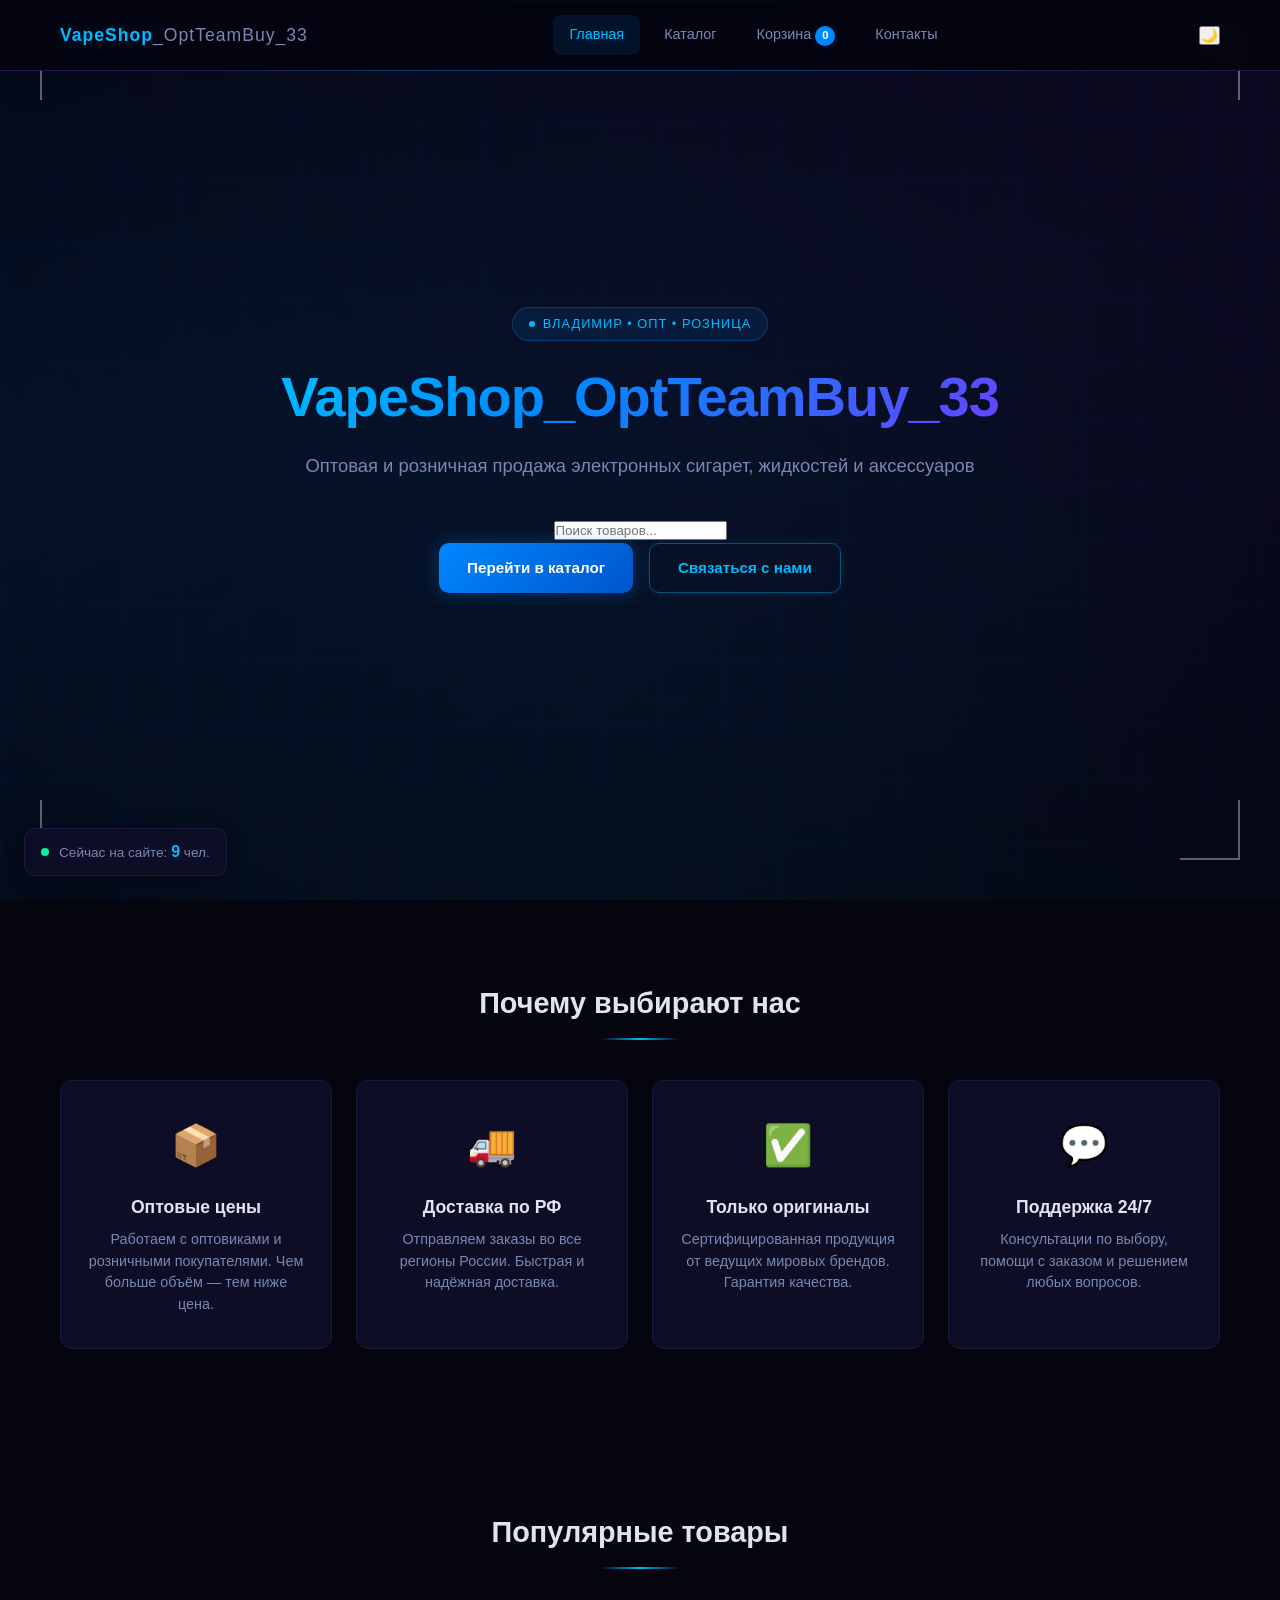
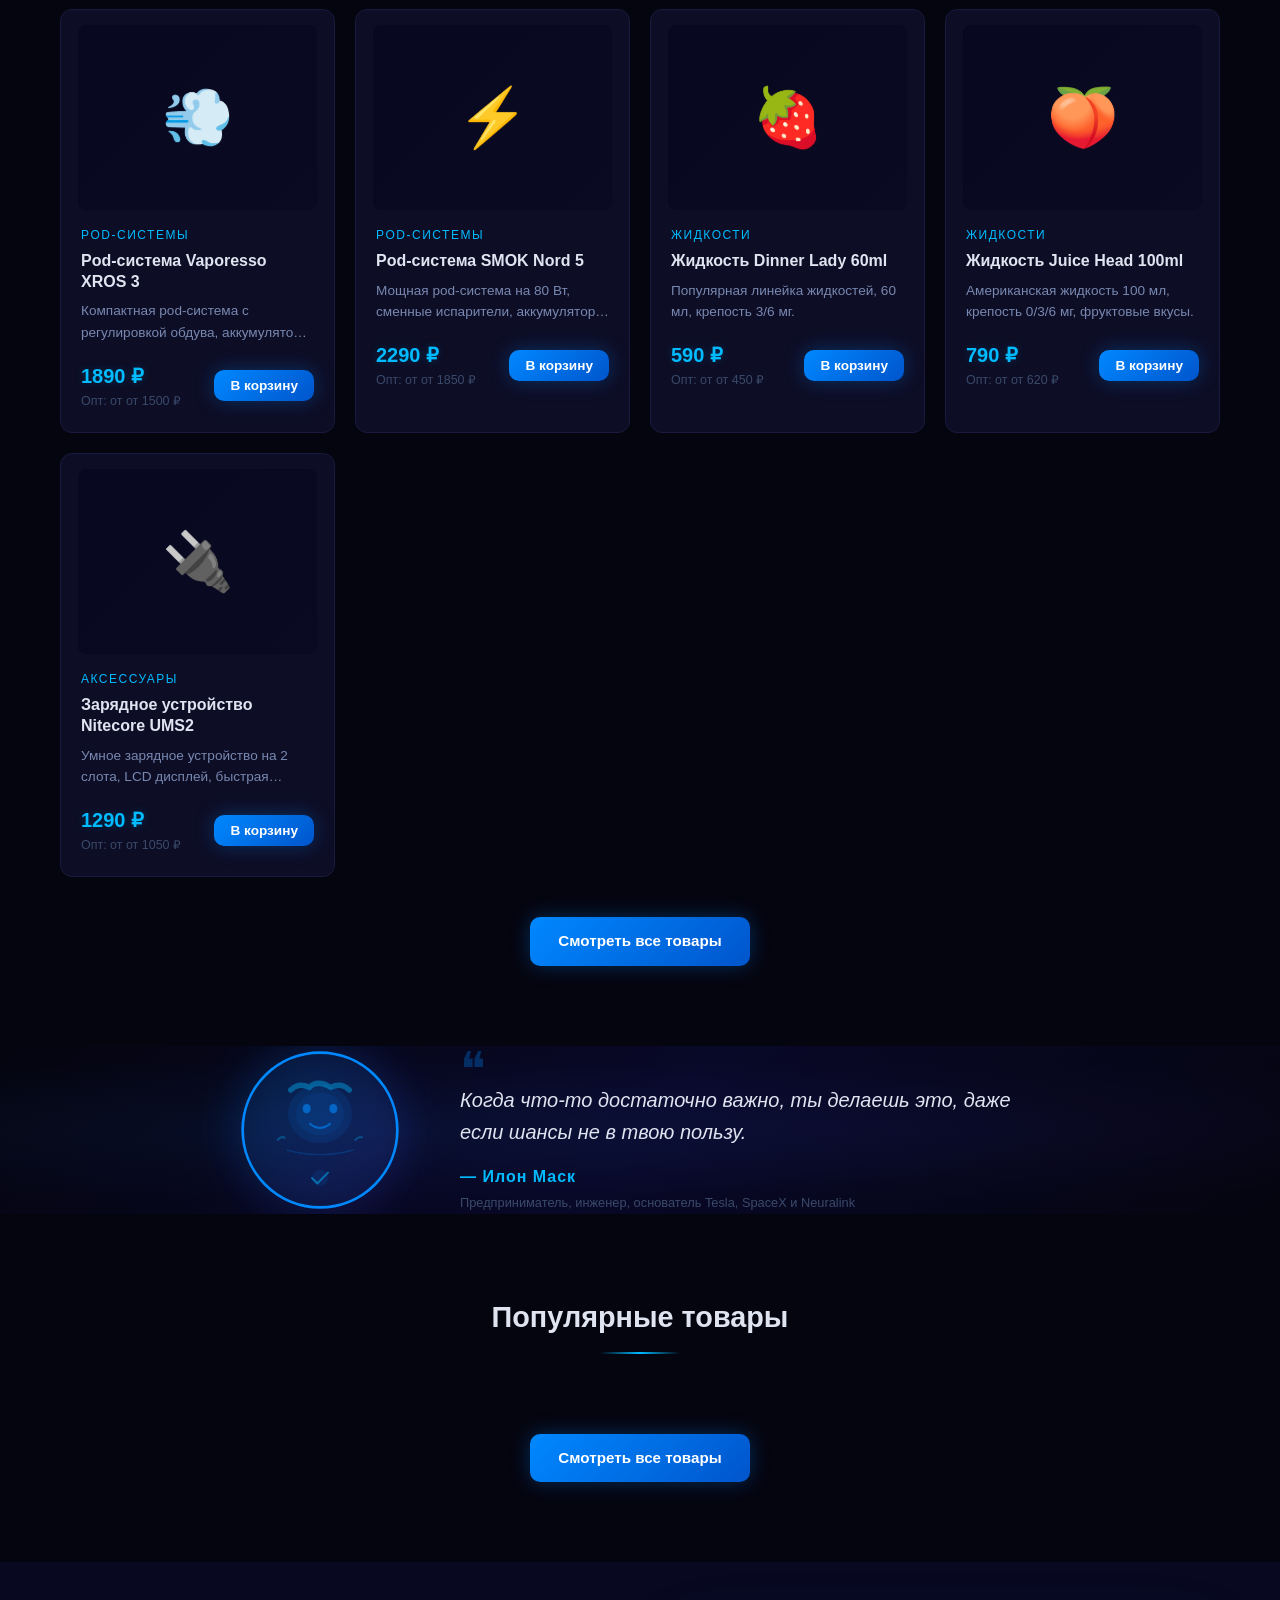
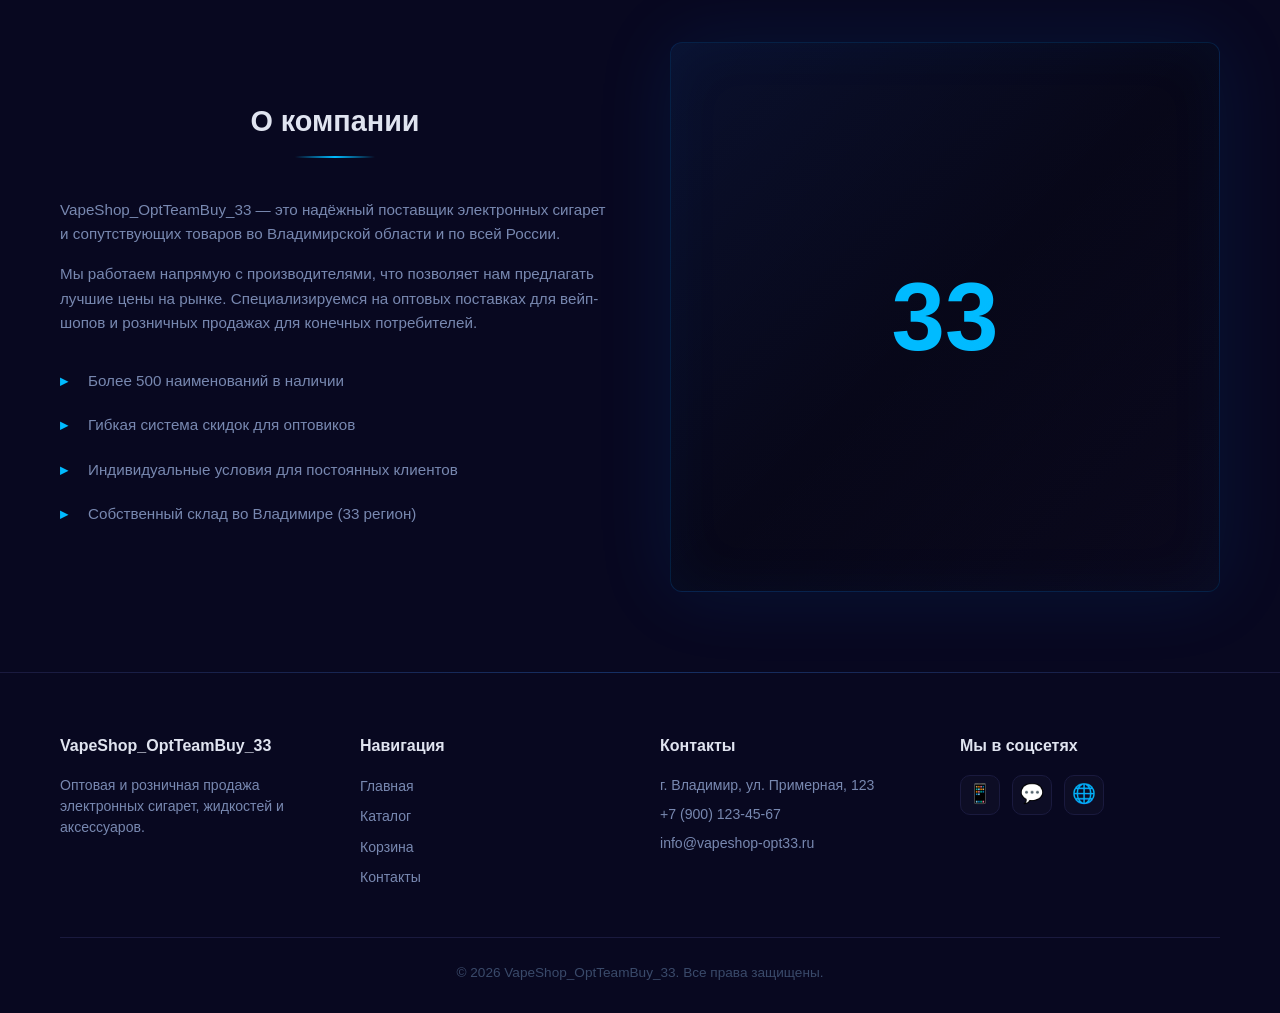
==== commit 31810142: "Add search, theme, particles" ====
--- a/index.html
+++ b/index.html
@@ -8,6 +8,7 @@
   <link rel="icon" type="image/svg+xml" href="data:image/svg+xml,<svg xmlns='http://www.w3.org/2000/svg' viewBox='0 0 100 100'><text y='.9em' font-size='90'>💨</text></svg>">
 </head>
 <body>
+  <canvas id="particleCanvas" style="position:fixed;inset:0;pointer-events:none;z-index:0"></canvas>
   <div class="smoke-overlay">
     <div class="smoke-particle"></div>
     <div class="smoke-particle"></div>
@@ -24,7 +25,9 @@
           <a href="cart.html" class="nav__link">Корзина <span class="cart-count" id="cartCount">0</span></a>
           <a href="contacts.html" class="nav__link">Контакты</a>
         </nav>
-        <button class="burger" id="burger" aria-label="Меню">
+        <div style="display:flex;align-items:center;gap:8px">
+          <button class="theme-toggle" id="themeToggle" aria-label="Смена темы">🌙</button>
+          <button class="burger" id="burger" aria-label="Меню">
           <span></span><span></span><span></span>
         </button>
       </div>
@@ -45,6 +48,10 @@
         </div>
         <h1 class="hero__title">VapeShop_OptTeamBuy_33</h1>
         <p class="hero__subtitle">Оптовая и розничная продажа электронных сигарет, жидкостей и аксессуаров</p>
+        <div class="hero-search" id="heroSearch">
+          <input type="text" id="heroSearchInput" class="hero-search__input" placeholder="Поиск товаров...">
+          <div class="hero-search__results" id="heroSearchResults"></div>
+        </div>
         <div class="hero__actions">
           <a href="catalog.html" class="btn btn--primary">Перейти в каталог</a>
           <a href="contacts.html" class="btn btn--outline">Связаться с нами</a>
--- a/css/style.css
+++ b/css/style.css
@@ -421,6 +421,94 @@
 
 .section__actions { text-align: center; margin-top: 40px; }
 
+/* Scroll animations */
+.reveal {
+  opacity: 0;
+  transform: translateY(60px);
+  transition: opacity 0.8s ease, transform 0.8s ease;
+}
+
+.reveal--visible {
+  opacity: 1;
+  transform: translateY(0);
+}
+
+.reveal--left {
+  opacity: 0;
+  transform: translateX(-60px);
+  transition: opacity 0.8s ease, transform 0.8s ease;
+}
+
+.reveal--right {
+  opacity: 0;
+  transform: translateX(60px);
+  transition: opacity 0.8s ease, transform 0.8s ease;
+}
+
+.reveal--left.reveal--visible,
+.reveal--right.reveal--visible {
+  opacity: 1;
+  transform: translateX(0);
+}
+
+/* Visitor counter */
+.visitor-counter {
+  position: fixed;
+  bottom: 24px;
+  left: 24px;
+  z-index: 999;
+  background: var(--bg-card);
+  border: 1px solid var(--border);
+  border-radius: 10px;
+  padding: 10px 16px;
+  display: flex;
+  align-items: center;
+  gap: 10px;
+  font-size: 0.85rem;
+  color: var(--text-secondary);
+  box-shadow: 0 4px 20px rgba(0,0,0,0.3);
+  backdrop-filter: blur(10px);
+}
+
+.visitor-counter__dot {
+  width: 8px;
+  height: 8px;
+  border-radius: 50%;
+  background: #00f5a0;
+  animation: dotPulse 2s ease-in-out infinite;
+  flex-shrink: 0;
+}
+
+.visitor-counter__number {
+  color: var(--accent-neon);
+  font-weight: 700;
+  font-size: 1rem;
+}
+
+@keyframes dotPulse {
+  0%, 100% { opacity: 1; box-shadow: 0 0 6px #00f5a0; }
+  50% { opacity: 0.4; box-shadow: 0 0 2px #00f5a0; }
+}
+
+/* 3D card effect */
+.tilt-card {
+  transform-style: preserve-3d;
+  perspective: 800px;
+  transition: transform 0.1s ease;
+}
+
+.tilt-card__inner {
+  transform-style: preserve-3d;
+}
+
+.tilt-card__image {
+  transform: translateZ(20px);
+}
+
+.tilt-card .btn {
+  transform: translateZ(30px);
+}
+
 /* Features */
 .features {
   display: grid;
@@ -1311,6 +1399,7 @@
 
 /* Responsive */
 @media (max-width: 768px) {
+  .visitor-counter { display: none; }
   .burger { display: flex; }
 
   .nav {
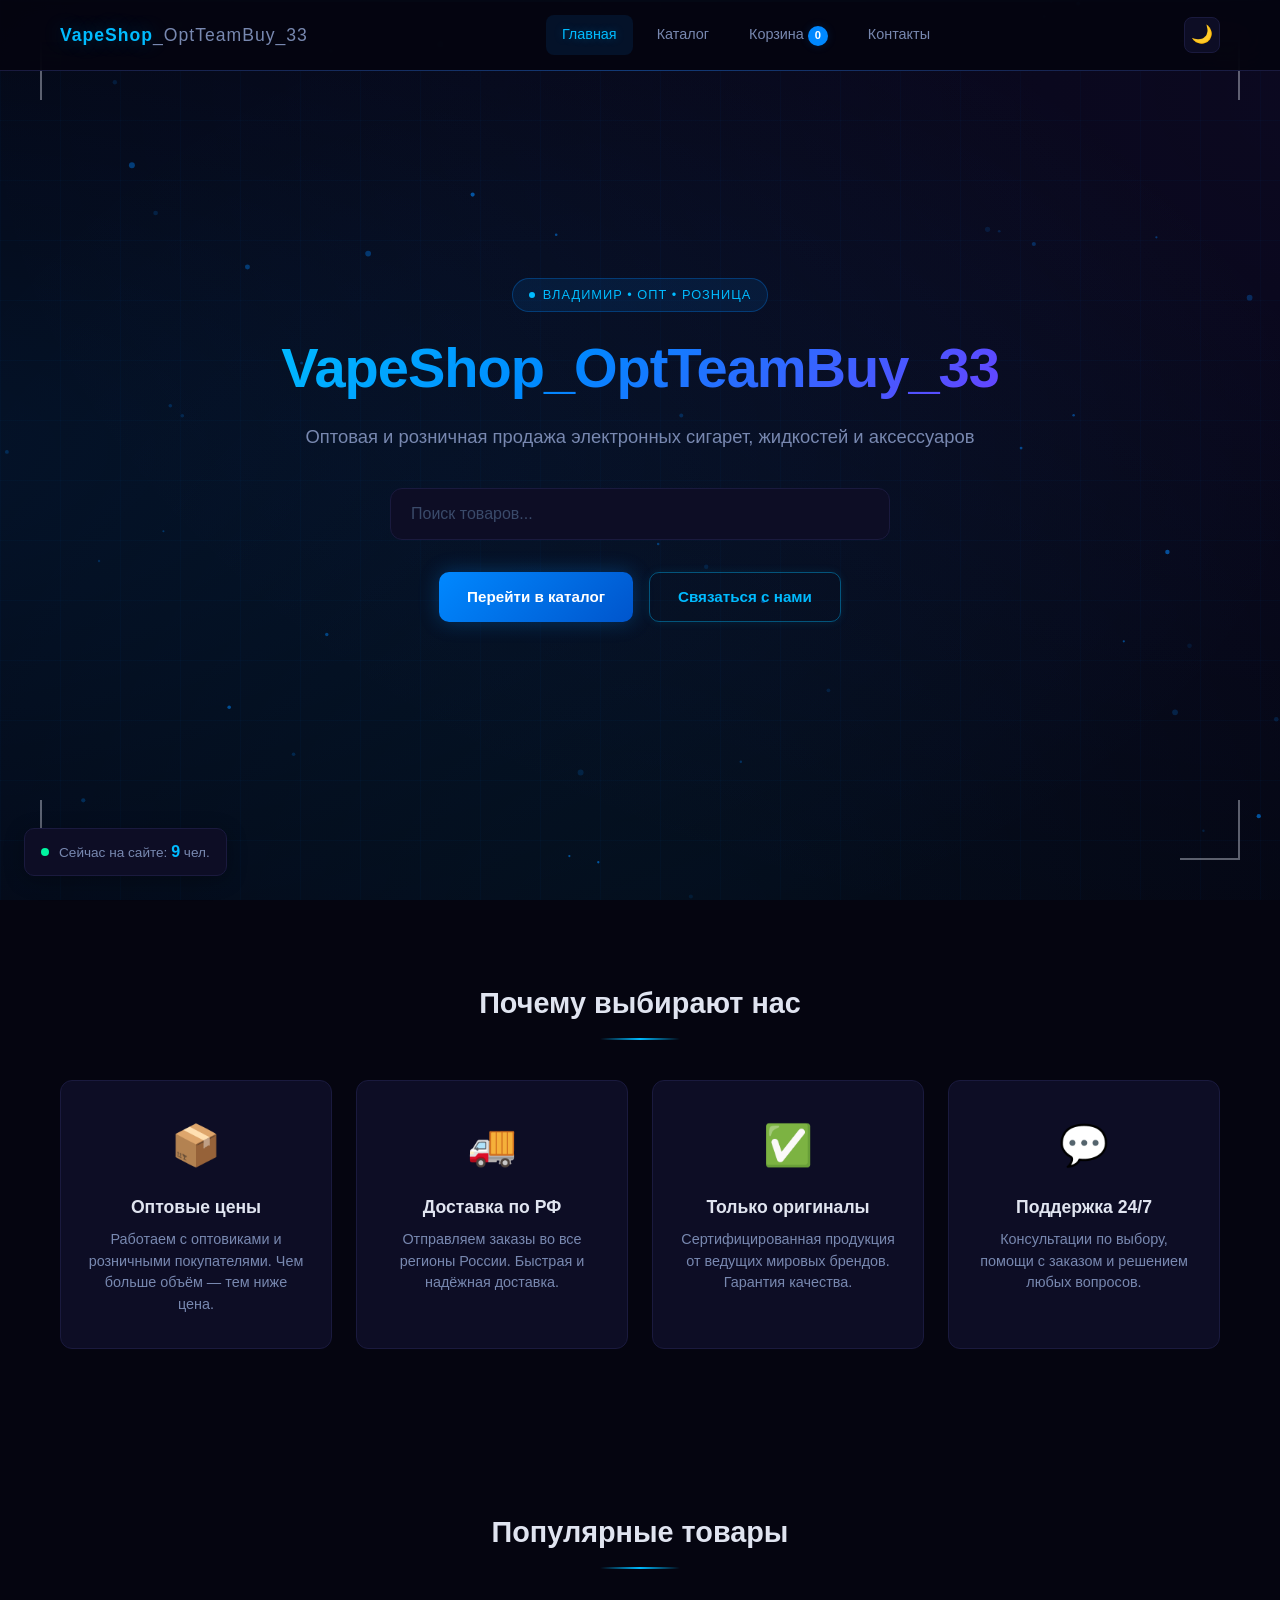
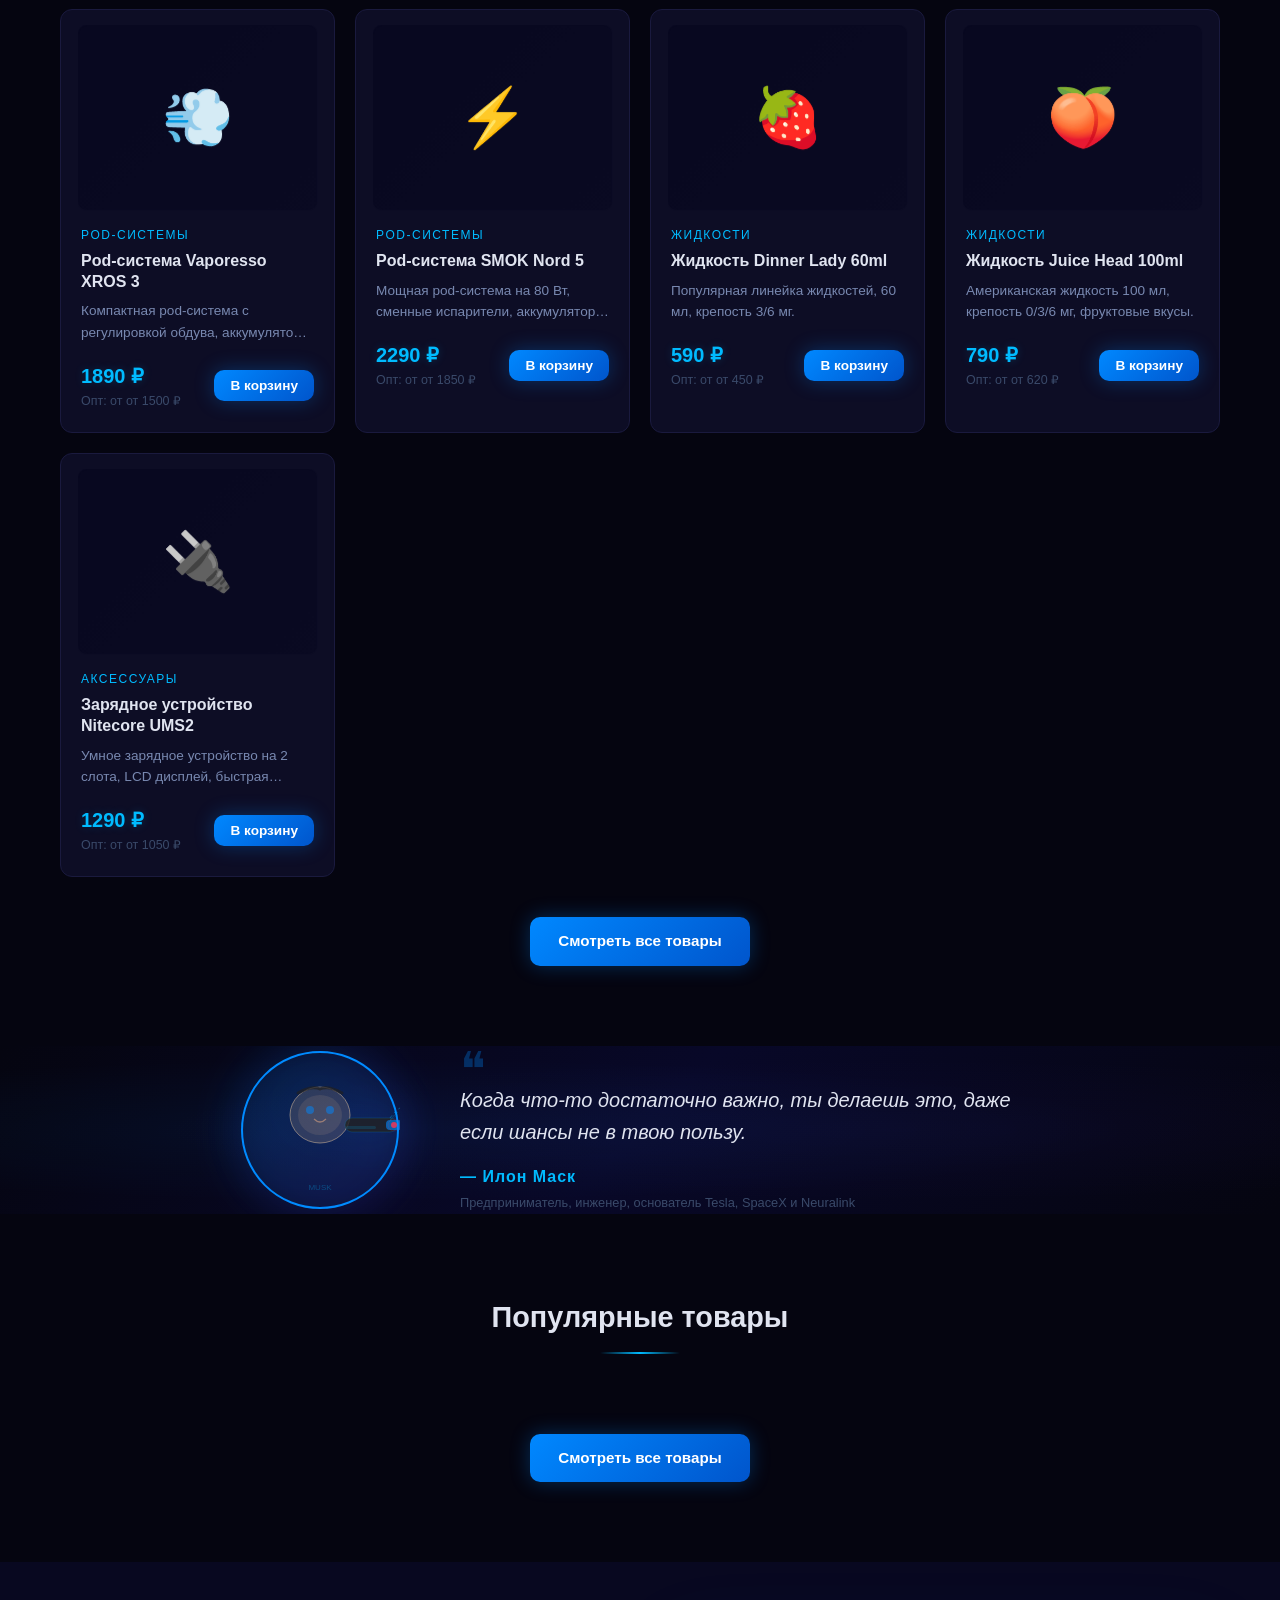
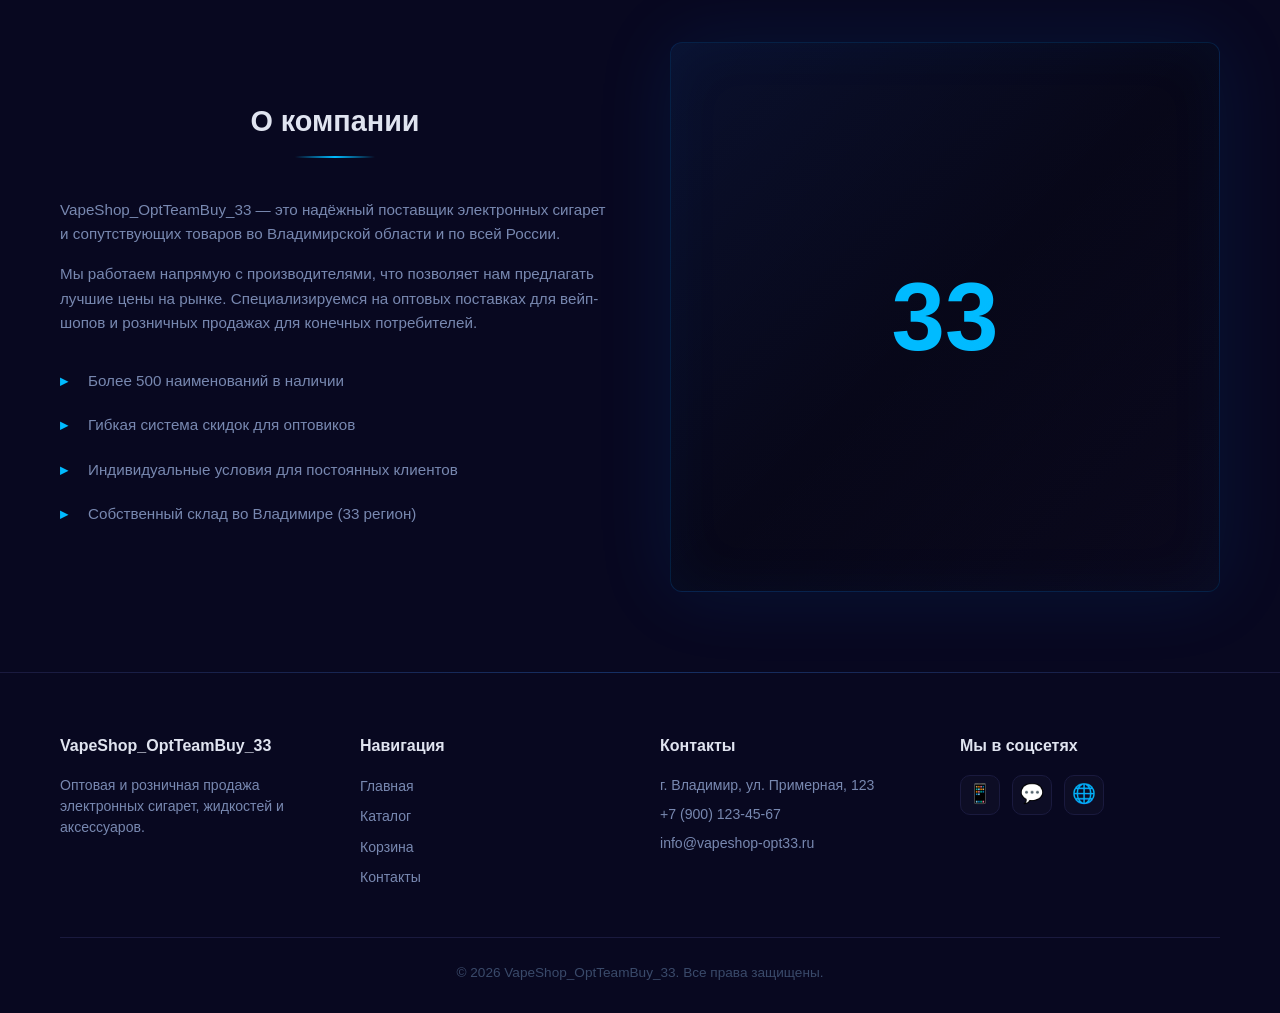
==== commit 09f6633f: "Add Elon Musk vape SVG" ====
--- a/index.html
+++ b/index.html
@@ -103,25 +103,33 @@
     <div class="container">
       <div class="elon__inner">
         <div class="elon__avatar reveal" style="transition-delay:0.2s">
-          <svg viewBox="0 0 120 120" fill="none" xmlns="http://www.w3.org/2000/svg" class="elon__svg">
-            <circle cx="60" cy="60" r="58" stroke="url(#elonGrad)" stroke-width="2" fill="rgba(0,136,255,0.05)"/>
+          <svg viewBox="0 0 160 160" fill="none" xmlns="http://www.w3.org/2000/svg" class="elon__svg">
             <defs>
-              <linearGradient id="elonGrad" x1="0" y1="0" x2="120" y2="120">
+              <linearGradient id="elonGrad" x1="0" y1="0" x2="160" y2="160">
                 <stop offset="0%" stop-color="#0088ff"/>
                 <stop offset="100%" stop-color="#00bbff"/>
               </linearGradient>
             </defs>
-            <ellipse cx="60" cy="48" rx="24" ry="22" fill="rgba(0,136,255,0.1)"/>
-            <ellipse cx="60" cy="48" rx="18" ry="16" fill="rgba(0,136,255,0.08)"/>
-            <ellipse cx="50" cy="44" rx="3" ry="3.5" fill="#0088ff" opacity="0.6"/>
-            <ellipse cx="70" cy="44" rx="3" ry="3.5" fill="#0088ff" opacity="0.6"/>
-            <path d="M52 55 Q60 62 68 55" stroke="#0088ff" stroke-width="1.5" fill="none" opacity="0.6"/>
-            <path d="M38 30 Q44 24 52 28 Q58 22 68 28 Q76 24 82 30" stroke="#00bbff" stroke-width="4" fill="none" stroke-linecap="round" opacity="0.4"/>
-            <path d="M28 68 Q30 64 34 66" stroke="#00bbff" stroke-width="1.5" fill="none" opacity="0.3"/>
-            <path d="M86 68 Q90 64 92 66" stroke="#00bbff" stroke-width="1.5" fill="none" opacity="0.3"/>
-            <path d="M35 75 Q60 82 85 75" stroke="#0066cc" stroke-width="1" fill="none" opacity="0.3"/>
-            <circle cx="60" cy="96" r="6" fill="rgba(0,136,255,0.1)"/>
-            <path d="M54 96 L58 100 L66 92" stroke="#00bbff" stroke-width="1.5" fill="none" stroke-linecap="round" stroke-linejoin="round" opacity="0.5"/>
+            <circle cx="80" cy="80" r="78" stroke="url(#elonGrad)" stroke-width="2" fill="rgba(0,136,255,0.05)"/>
+            <circle cx="80" cy="80" r="78" stroke="#00bbff" stroke-width="1" fill="none" opacity="0.2" stroke-dasharray="4 4"/>
+            <g transform="translate(80,85)">
+              <ellipse cx="0" cy="-20" rx="30" ry="28" fill="rgba(255,200,150,0.15)" stroke="#e8c8a0" stroke-width="0.5"/>
+              <ellipse cx="0" cy="-20" rx="22" ry="20" fill="rgba(255,200,150,0.1)"/>
+              <circle cx="-10" cy="-25" r="4" fill="#0088ff" opacity="0.5"/>
+              <circle cx="10" cy="-25" r="4" fill="#0088ff" opacity="0.5"/>
+              <path d="M-6 -16 Q0 -10 6 -16" stroke="#d4a080" stroke-width="1.2" fill="none" opacity="0.6"/>
+              <path d="M-22 -42 Q-8 -50 0 -46 Q8 -50 22 -42" stroke="#222" stroke-width="3" fill="none" stroke-linecap="round" opacity="0.7"/>
+            </g>
+            <rect x="105" y="68" width="52" height="14" rx="7" fill="#222" opacity="0.8"/>
+            <rect x="105" y="68" width="52" height="14" rx="7" stroke="#00bbff" stroke-width="0.5" fill="none" opacity="0.3"/>
+            <rect x="146" y="70" width="16" height="10" rx="4" fill="#0088ff" opacity="0.6"/>
+            <circle cx="154" cy="75" r="3" fill="#ff3355" opacity="0.8"/>
+            <circle cx="154" cy="75" r="6" fill="none" stroke="#ff3355" stroke-width="0.5" opacity="0.3"/>
+            <rect x="106" y="76" width="30" height="3" rx="1.5" fill="#00bbff" opacity="0.15"/>
+            <path d="M150 68 Q156 60 160 58" stroke="#00bbff" stroke-width="1" fill="none" opacity="0.4" stroke-dasharray="3 3"/>
+            <path d="M150 70 Q155 64 158 62" stroke="#00bbff" stroke-width="0.8" fill="none" opacity="0.3"/>
+            <path d="M149 72 Q153 68 156 66" stroke="#00bbff" stroke-width="0.6" fill="none" opacity="0.2"/>
+            <text x="80" y="140" text-anchor="middle" fill="#00bbff" opacity="0.3" font-size="8" font-family="sans-serif">MUSK</text>
           </svg>
         </div>
         <div class="elon__quote">
--- a/css/style.css
+++ b/css/style.css
@@ -28,6 +28,25 @@
   --shadow: 0 8px 40px rgba(0, 0, 0, 0.5);
 }
 
+[data-theme="light"] {
+  --bg-primary: #f0f4f8;
+  --bg-secondary: #e8ecf2;
+  --bg-card: #ffffff;
+  --bg-card-hover: #f8faff;
+  --text-primary: #1a1a2e;
+  --text-secondary: #555577;
+  --text-muted: #9999b0;
+  --accent: #0066dd;
+  --accent-hover: #0055bb;
+  --accent-glow: rgba(0, 102, 221, 0.1);
+  --accent-neon: #0055cc;
+  --accent-purple: #5533dd;
+  --border: #d0d8e0;
+  --border-glow: rgba(0, 102, 221, 0.15);
+  --danger: #dd2244;
+  --shadow: 0 8px 40px rgba(0, 0, 0, 0.08);
+}
+
 html {
   scroll-behavior: smooth;
 }
@@ -205,6 +224,27 @@
   font-weight: 700;
   vertical-align: middle;
   box-shadow: 0 0 10px var(--accent-glow);
+}
+
+.theme-toggle {
+  background: var(--bg-card);
+  border: 1px solid var(--border);
+  border-radius: 8px;
+  width: 36px;
+  height: 36px;
+  display: flex;
+  align-items: center;
+  justify-content: center;
+  font-size: 1.1rem;
+  cursor: pointer;
+  transition: all 0.3s;
+  padding: 0;
+  line-height: 1;
+}
+
+.theme-toggle:hover {
+  border-color: var(--accent);
+  background: var(--accent-glow);
 }
 
 .burger {
@@ -394,6 +434,92 @@
   flex-wrap: wrap;
 }
 
+/* Hero search */
+.hero-search {
+  max-width: 500px;
+  margin: 0 auto 32px;
+  position: relative;
+  z-index: 10;
+}
+
+.hero-search__input {
+  width: 100%;
+  padding: 16px 20px;
+  border-radius: 12px;
+  background: var(--bg-card);
+  border: 1px solid var(--border);
+  color: var(--text-primary);
+  font-size: 1rem;
+  outline: none;
+  transition: all 0.3s;
+}
+
+.hero-search__input:focus {
+  border-color: var(--accent);
+  box-shadow: 0 0 30px var(--accent-glow);
+}
+
+.hero-search__input::placeholder {
+  color: var(--text-muted);
+}
+
+.hero-search__results {
+  position: absolute;
+  top: calc(100% + 8px);
+  left: 0;
+  right: 0;
+  background: var(--bg-card);
+  border: 1px solid var(--border);
+  border-radius: 12px;
+  max-height: 360px;
+  overflow-y: auto;
+  display: none;
+  box-shadow: 0 8px 40px rgba(0,0,0,0.4);
+}
+
+.hero-search__results--visible {
+  display: block;
+}
+
+.hero-search__item {
+  display: flex;
+  align-items: center;
+  gap: 12px;
+  padding: 12px 16px;
+  cursor: pointer;
+  transition: background 0.2s;
+  border-bottom: 1px solid var(--border);
+}
+
+.hero-search__item:last-child {
+  border-bottom: none;
+}
+
+.hero-search__item:hover {
+  background: var(--bg-card-hover);
+}
+
+.hero-search__item-emoji {
+  font-size: 1.5rem;
+  width: 36px;
+  text-align: center;
+}
+
+.hero-search__item-info {
+  flex: 1;
+}
+
+.hero-search__item-name {
+  font-size: 0.9rem;
+  font-weight: 600;
+  color: var(--text-primary);
+}
+
+.hero-search__item-price {
+  font-size: 0.85rem;
+  color: var(--accent-neon);
+}
+
 /* Sections */
 .section {
   padding: 80px 0;
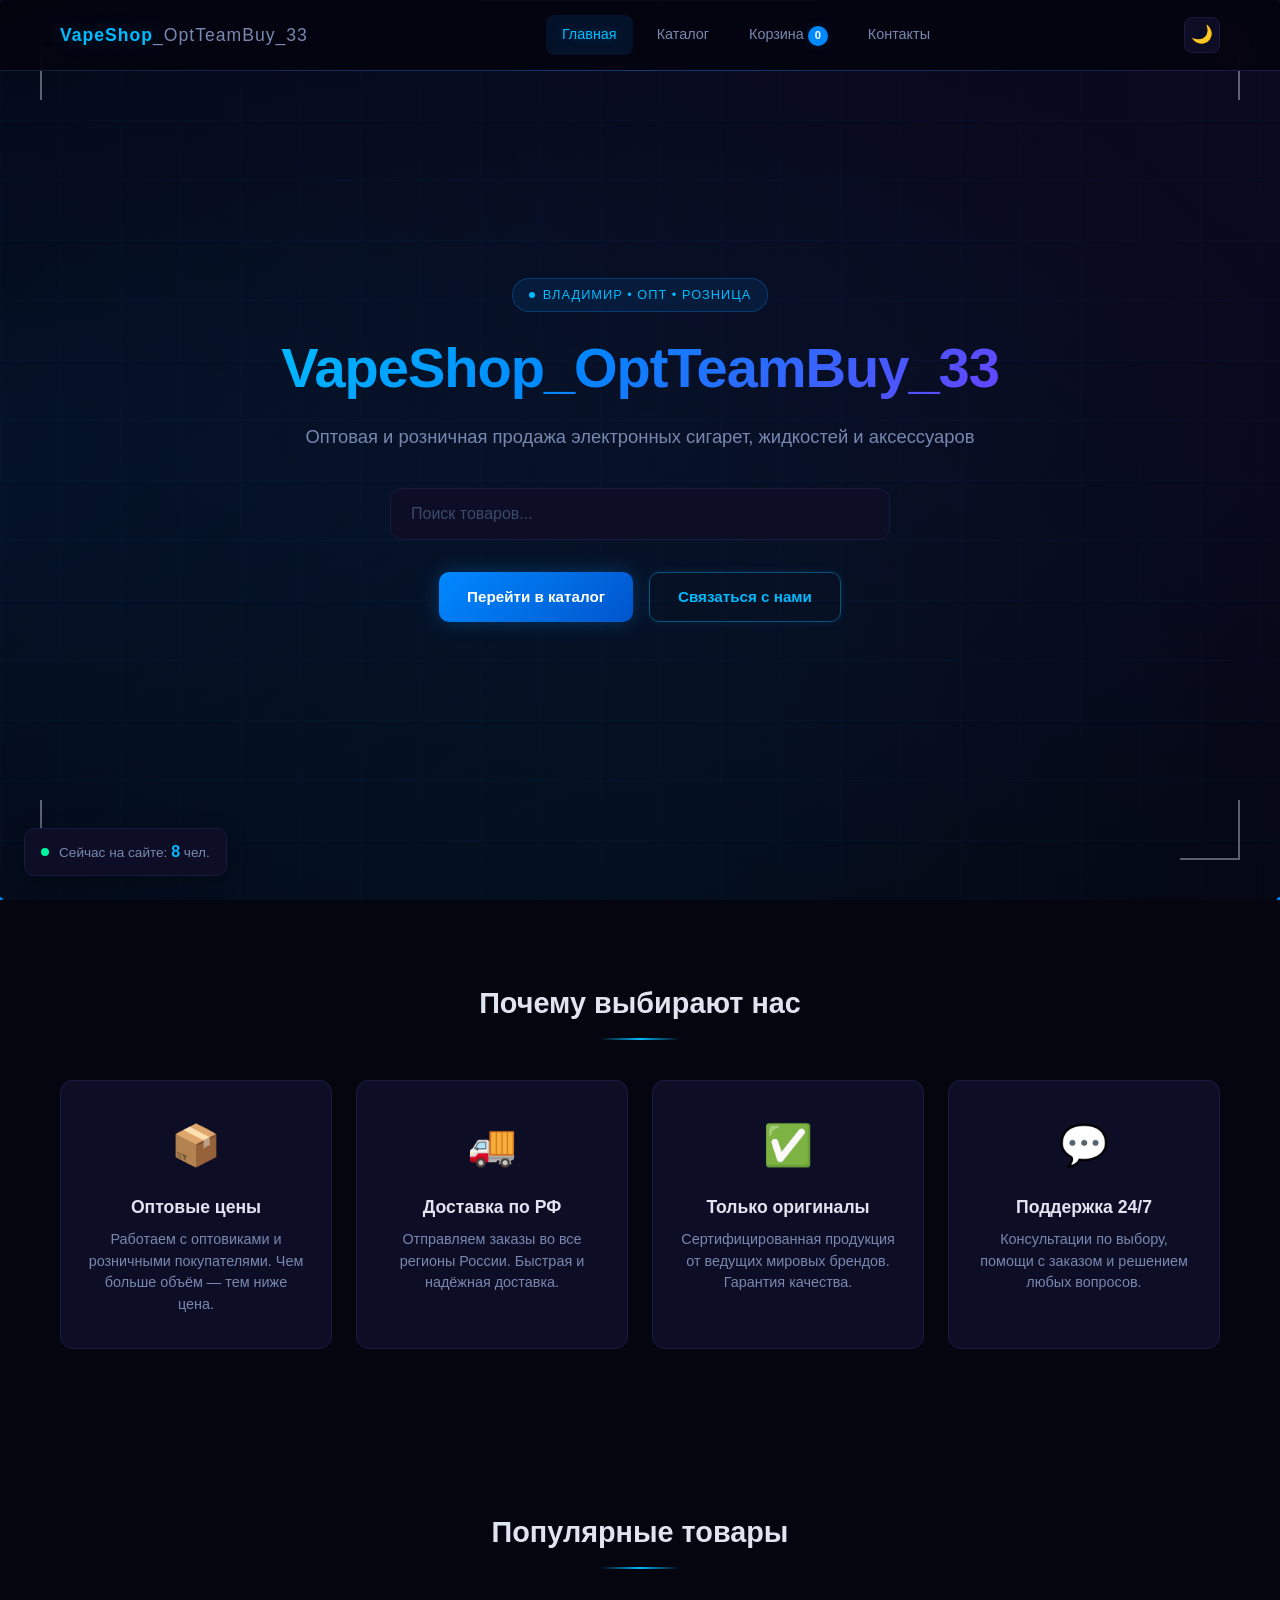
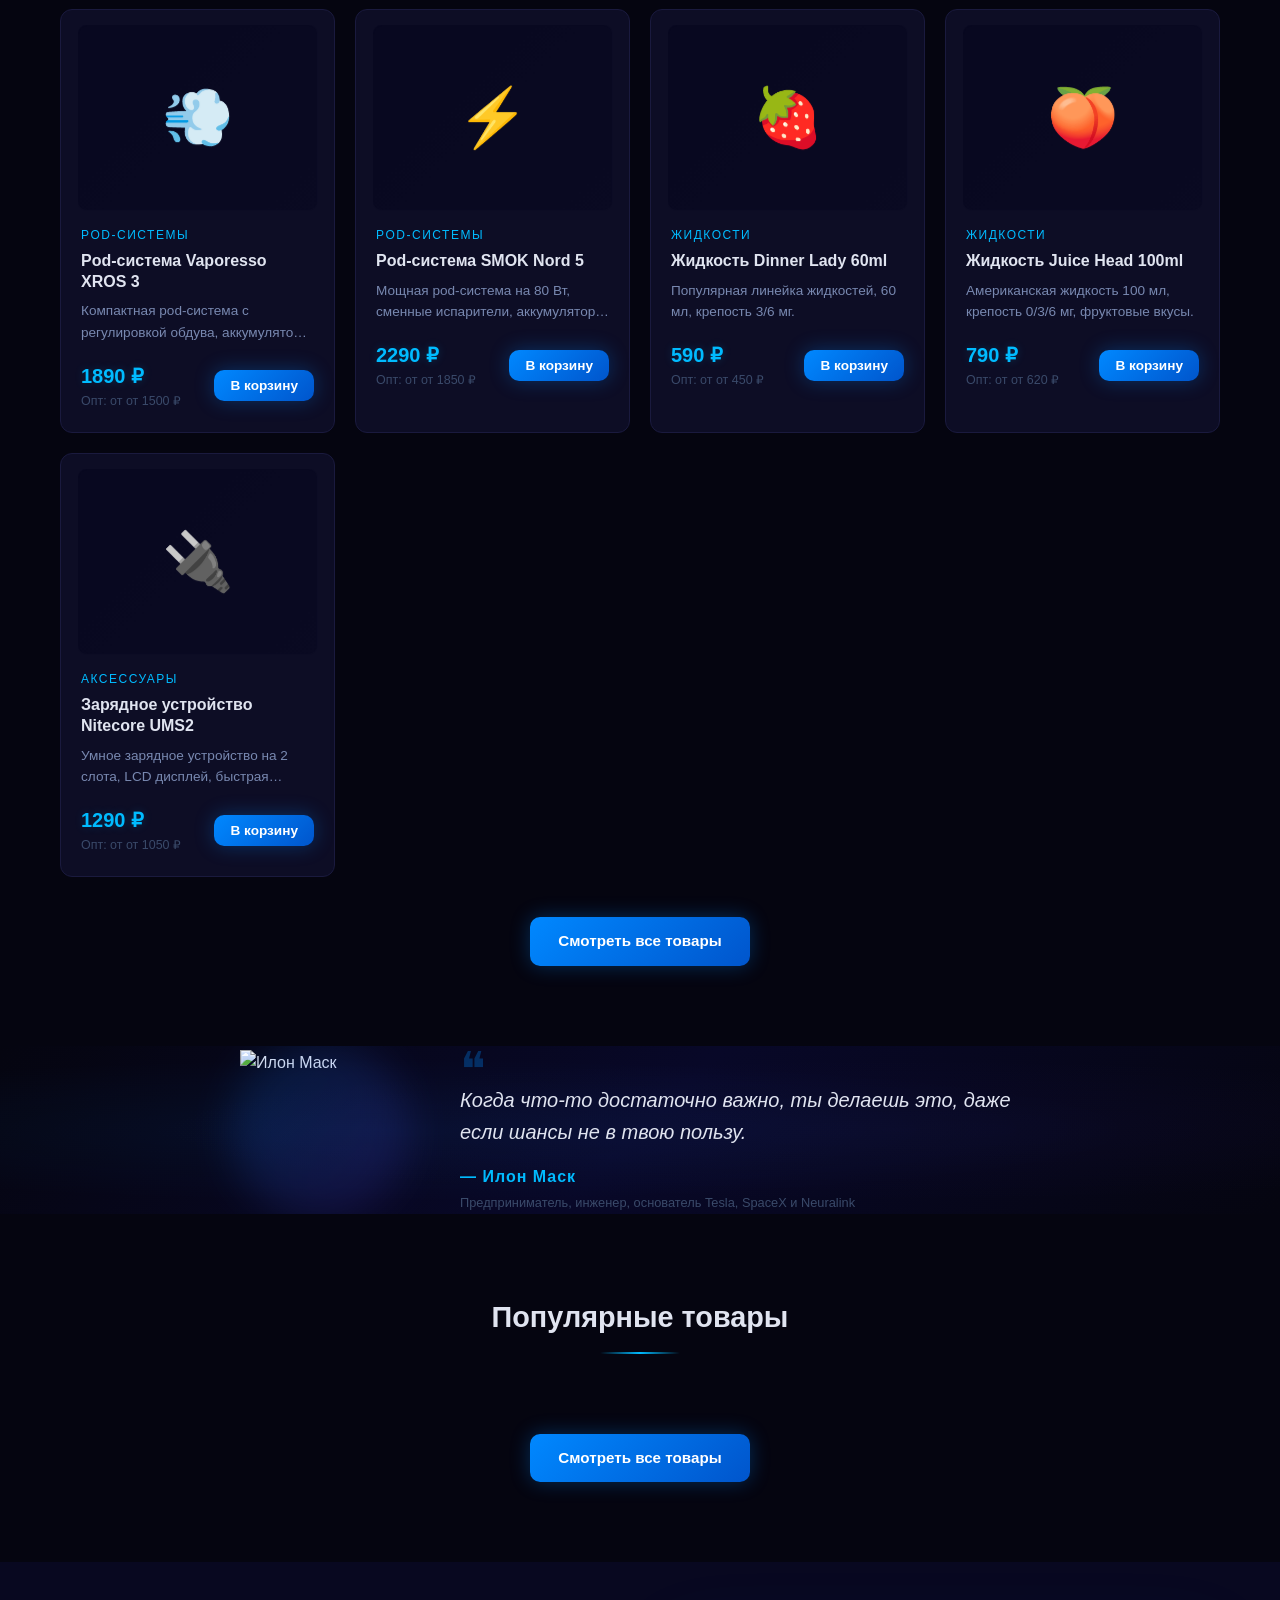
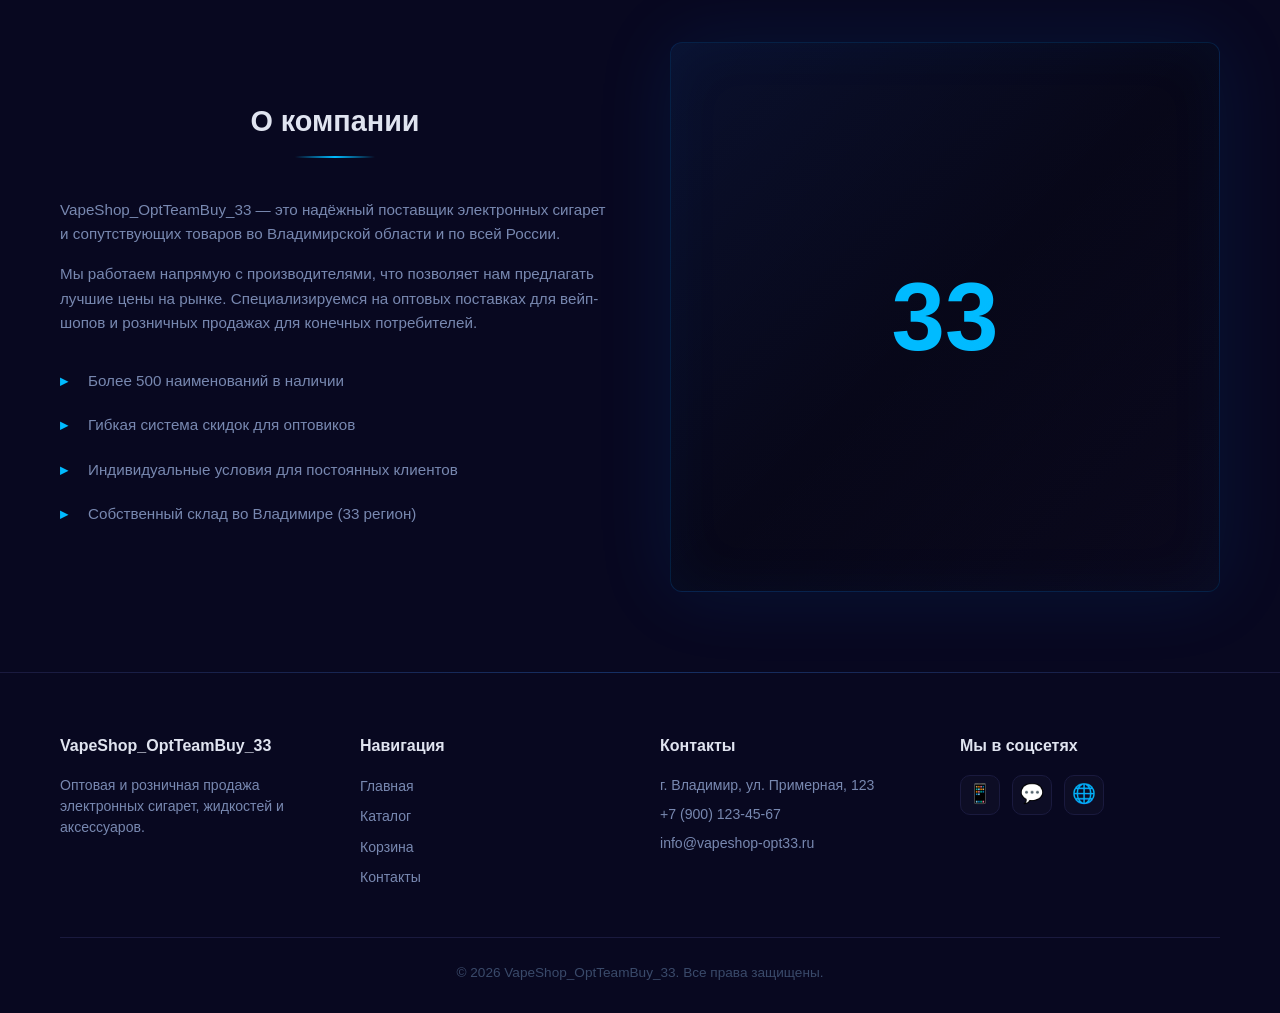
==== commit 874a09b3: "Add real Elon photo" ====
--- a/index.html
+++ b/index.html
@@ -103,34 +103,10 @@
     <div class="container">
       <div class="elon__inner">
         <div class="elon__avatar reveal" style="transition-delay:0.2s">
-          <svg viewBox="0 0 160 160" fill="none" xmlns="http://www.w3.org/2000/svg" class="elon__svg">
-            <defs>
-              <linearGradient id="elonGrad" x1="0" y1="0" x2="160" y2="160">
-                <stop offset="0%" stop-color="#0088ff"/>
-                <stop offset="100%" stop-color="#00bbff"/>
-              </linearGradient>
-            </defs>
-            <circle cx="80" cy="80" r="78" stroke="url(#elonGrad)" stroke-width="2" fill="rgba(0,136,255,0.05)"/>
-            <circle cx="80" cy="80" r="78" stroke="#00bbff" stroke-width="1" fill="none" opacity="0.2" stroke-dasharray="4 4"/>
-            <g transform="translate(80,85)">
-              <ellipse cx="0" cy="-20" rx="30" ry="28" fill="rgba(255,200,150,0.15)" stroke="#e8c8a0" stroke-width="0.5"/>
-              <ellipse cx="0" cy="-20" rx="22" ry="20" fill="rgba(255,200,150,0.1)"/>
-              <circle cx="-10" cy="-25" r="4" fill="#0088ff" opacity="0.5"/>
-              <circle cx="10" cy="-25" r="4" fill="#0088ff" opacity="0.5"/>
-              <path d="M-6 -16 Q0 -10 6 -16" stroke="#d4a080" stroke-width="1.2" fill="none" opacity="0.6"/>
-              <path d="M-22 -42 Q-8 -50 0 -46 Q8 -50 22 -42" stroke="#222" stroke-width="3" fill="none" stroke-linecap="round" opacity="0.7"/>
-            </g>
-            <rect x="105" y="68" width="52" height="14" rx="7" fill="#222" opacity="0.8"/>
-            <rect x="105" y="68" width="52" height="14" rx="7" stroke="#00bbff" stroke-width="0.5" fill="none" opacity="0.3"/>
-            <rect x="146" y="70" width="16" height="10" rx="4" fill="#0088ff" opacity="0.6"/>
-            <circle cx="154" cy="75" r="3" fill="#ff3355" opacity="0.8"/>
-            <circle cx="154" cy="75" r="6" fill="none" stroke="#ff3355" stroke-width="0.5" opacity="0.3"/>
-            <rect x="106" y="76" width="30" height="3" rx="1.5" fill="#00bbff" opacity="0.15"/>
-            <path d="M150 68 Q156 60 160 58" stroke="#00bbff" stroke-width="1" fill="none" opacity="0.4" stroke-dasharray="3 3"/>
-            <path d="M150 70 Q155 64 158 62" stroke="#00bbff" stroke-width="0.8" fill="none" opacity="0.3"/>
-            <path d="M149 72 Q153 68 156 66" stroke="#00bbff" stroke-width="0.6" fill="none" opacity="0.2"/>
-            <text x="80" y="140" text-anchor="middle" fill="#00bbff" opacity="0.3" font-size="8" font-family="sans-serif">MUSK</text>
-          </svg>
+          <div class="elon__photo">
+            <img src="https://rtvi.com/wp-content/uploads/2022/04/8cef298155e302cd5796d88ce70c6d76-640x360.jpg" alt="Илон Маск" class="elon__img" loading="lazy">
+            <div class="elon__img-glow"></div>
+          </div>
         </div>
         <div class="elon__quote">
           <div class="elon__quote-icon">❝</div>
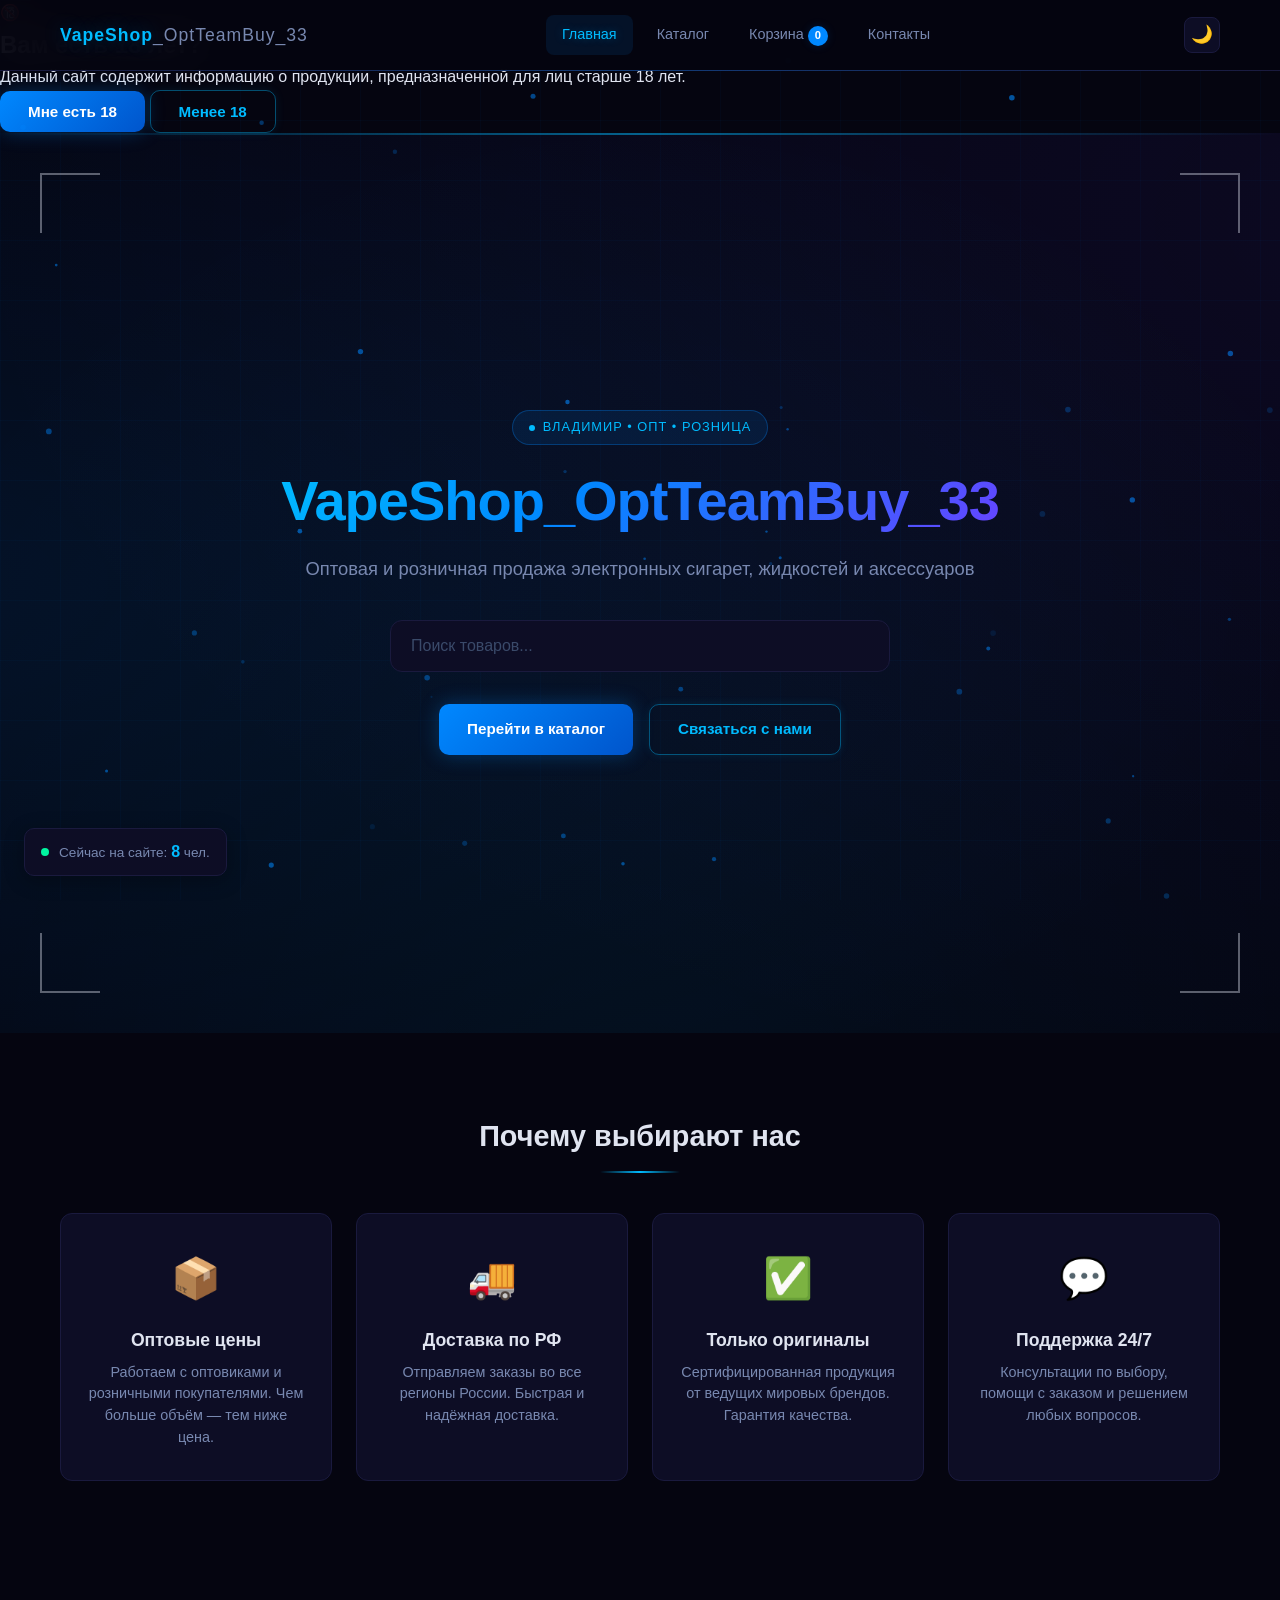
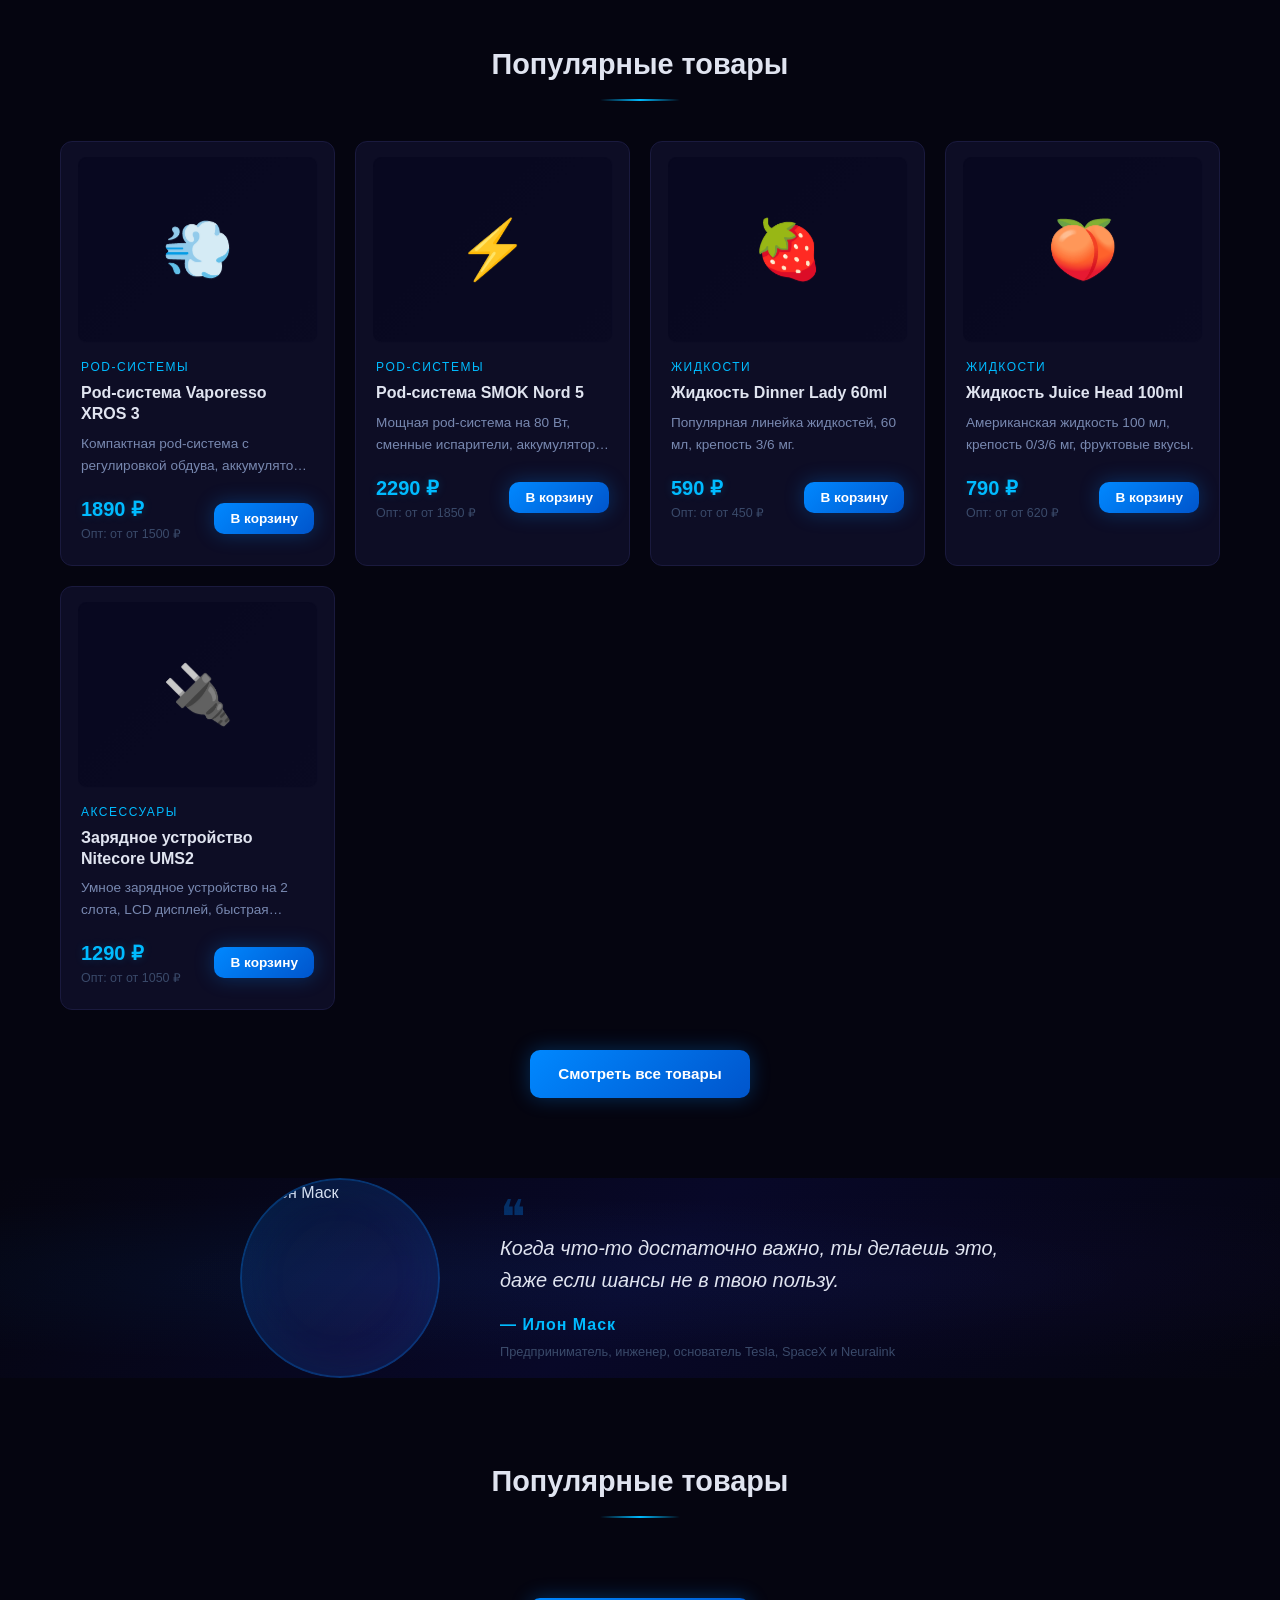
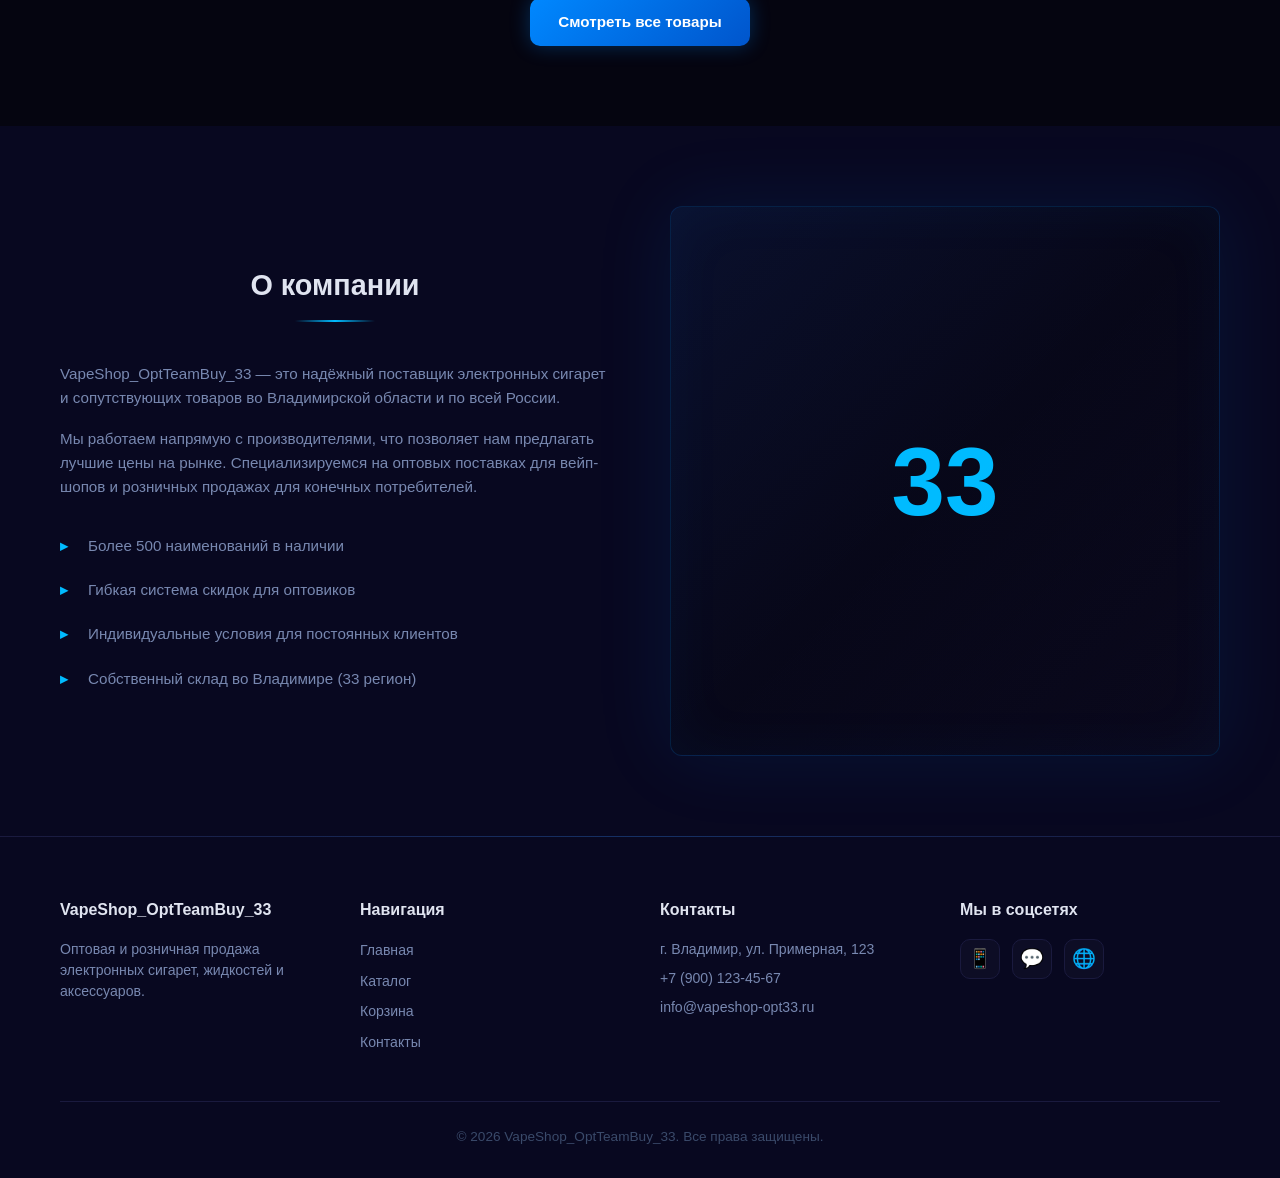
==== commit 6357d10b: "Add 18+ modal and FAQ" ====
--- a/index.html
+++ b/index.html
@@ -8,6 +8,18 @@
   <link rel="icon" type="image/svg+xml" href="data:image/svg+xml,<svg xmlns='http://www.w3.org/2000/svg' viewBox='0 0 100 100'><text y='.9em' font-size='90'>💨</text></svg>">
 </head>
 <body>
+  <div class="age-modal" id="ageModal">
+    <div class="age-modal__overlay"></div>
+    <div class="age-modal__content">
+      <div class="age-modal__icon">🔞</div>
+      <h2 class="age-modal__title">Вам есть 18 лет?</h2>
+      <p class="age-modal__text">Данный сайт содержит информацию о продукции, предназначенной для лиц старше 18 лет.</p>
+      <div class="age-modal__actions">
+        <button class="btn btn--primary" onclick="confirmAge()">Мне есть 18</button>
+        <button class="btn btn--outline" onclick="denyAge()">Менее 18</button>
+      </div>
+    </div>
+  </div>
   <canvas id="particleCanvas" style="position:fixed;inset:0;pointer-events:none;z-index:0"></canvas>
   <div class="smoke-overlay">
     <div class="smoke-particle"></div>
--- a/css/style.css
+++ b/css/style.css
@@ -708,9 +708,11 @@
 
 .elon__avatar {
   flex-shrink: 0;
-  width: 160px;
-  height: 160px;
-  position: relative;
+  width: 200px;
+  height: 200px;
+  position: relative;
+  border-radius: 50%;
+  overflow: hidden;
 }
 
 .elon__avatar::before {
@@ -729,10 +731,28 @@
   50% { opacity: 0.3; transform: scale(1.05); }
 }
 
-.elon__svg {
+.elon__photo {
   width: 100%;
   height: 100%;
-  filter: drop-shadow(0 0 20px rgba(0, 136, 255, 0.2));
+  position: relative;
+  border-radius: 50%;
+  overflow: hidden;
+  border: 2px solid rgba(0,136,255,0.3);
+}
+
+.elon__img {
+  width: 100%;
+  height: 100%;
+  object-fit: cover;
+  display: block;
+}
+
+.elon__img-glow {
+  position: absolute;
+  inset: 0;
+  border-radius: 50%;
+  box-shadow: inset 0 0 40px rgba(0,136,255,0.15);
+  pointer-events: none;
 }
 
 .elon__quote {
@@ -1547,7 +1567,7 @@
   .hero__corner { display: none; }
 
   .elon__inner { flex-direction: column; text-align: center; gap: 30px; }
-  .elon__avatar { width: 120px; height: 120px; }
+  .elon__avatar { width: 140px; height: 140px; }
   .elon__quote-text { font-size: 1.05rem; }
 
   .about__inner { grid-template-columns: 1fr; gap: 32px; }
